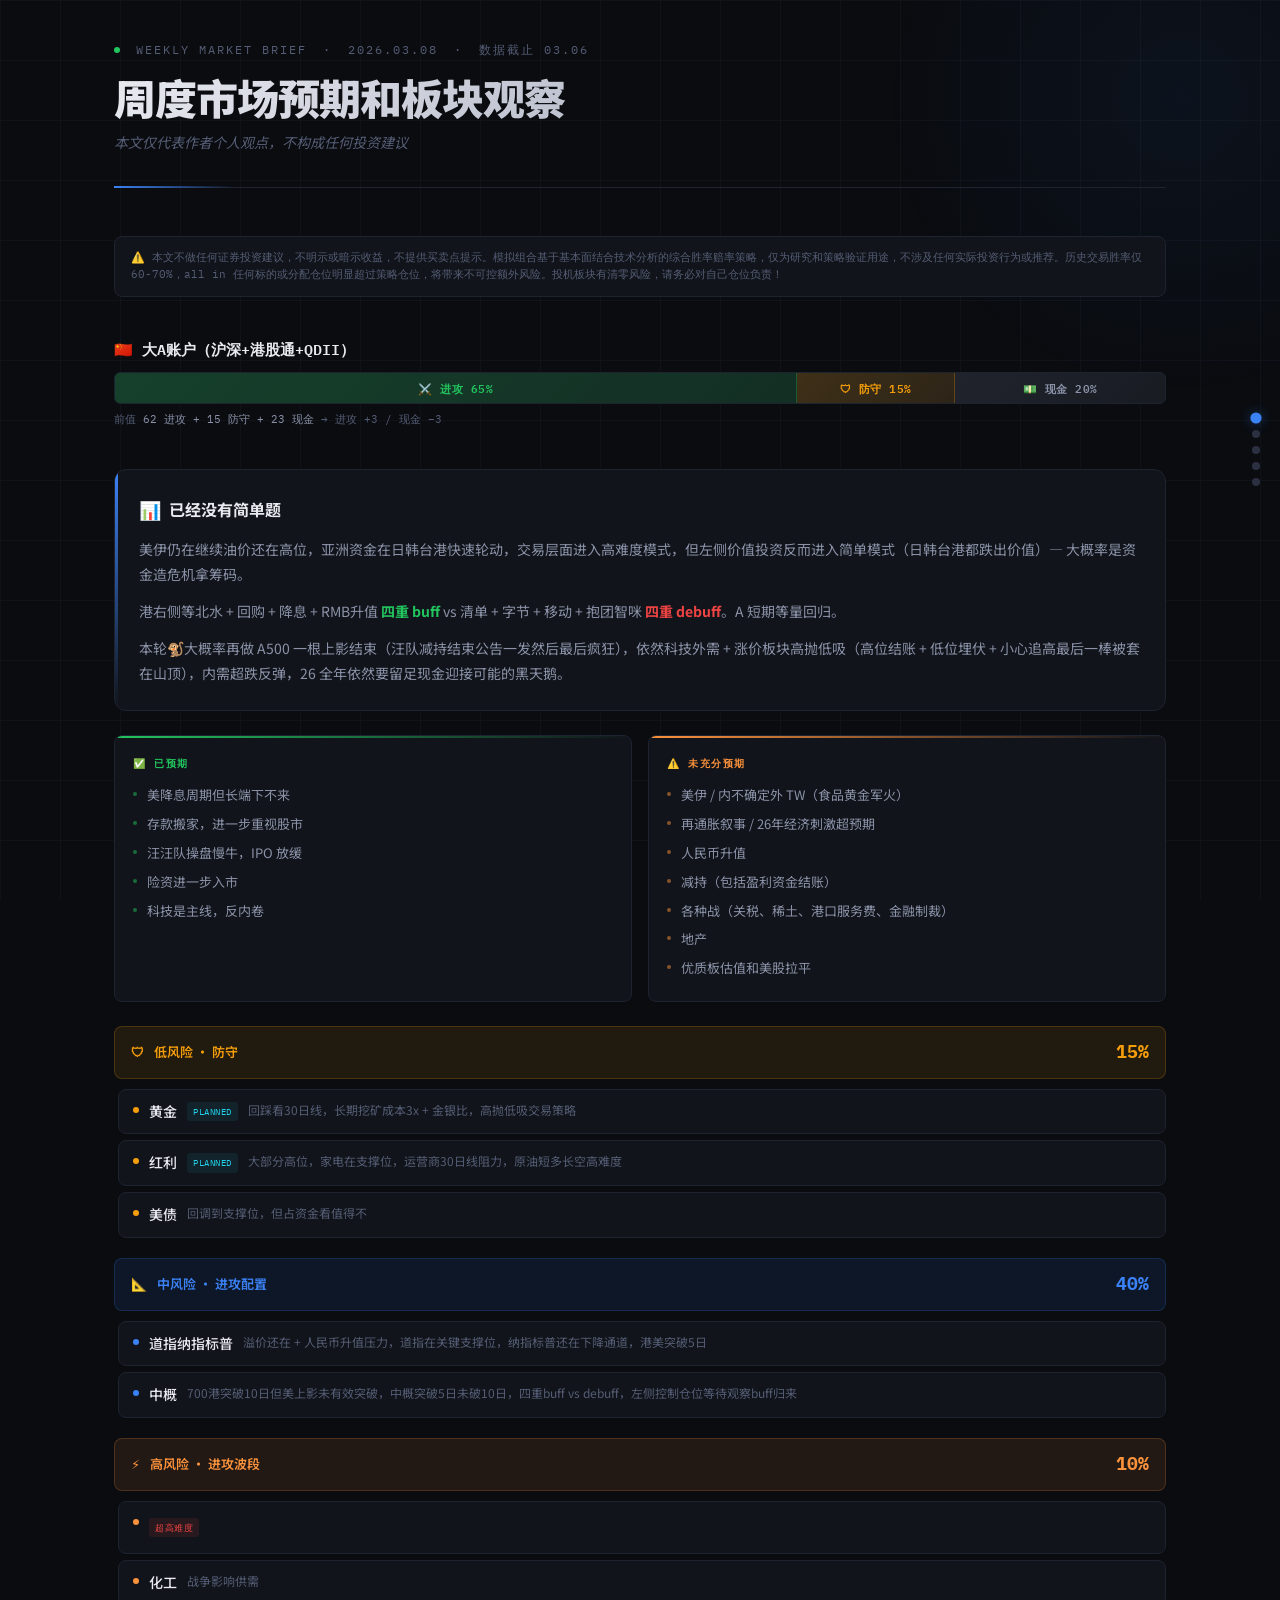
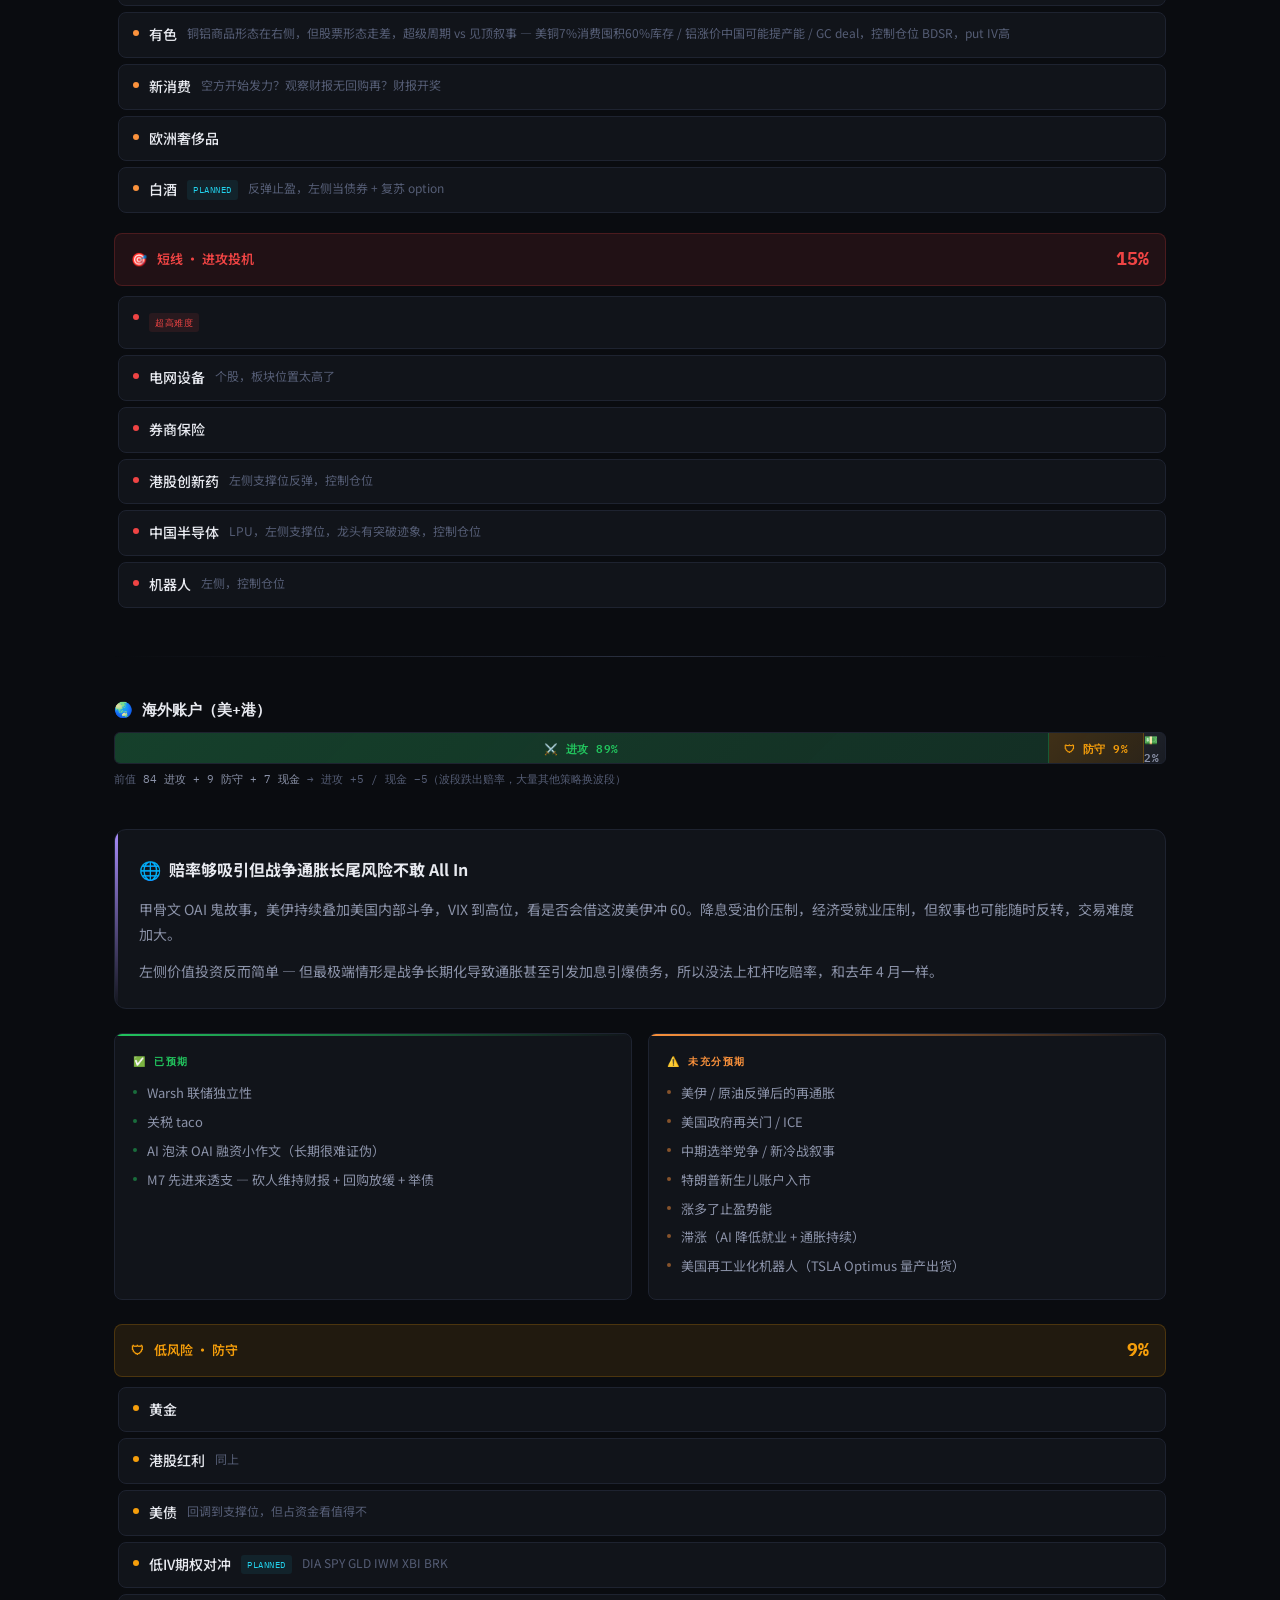
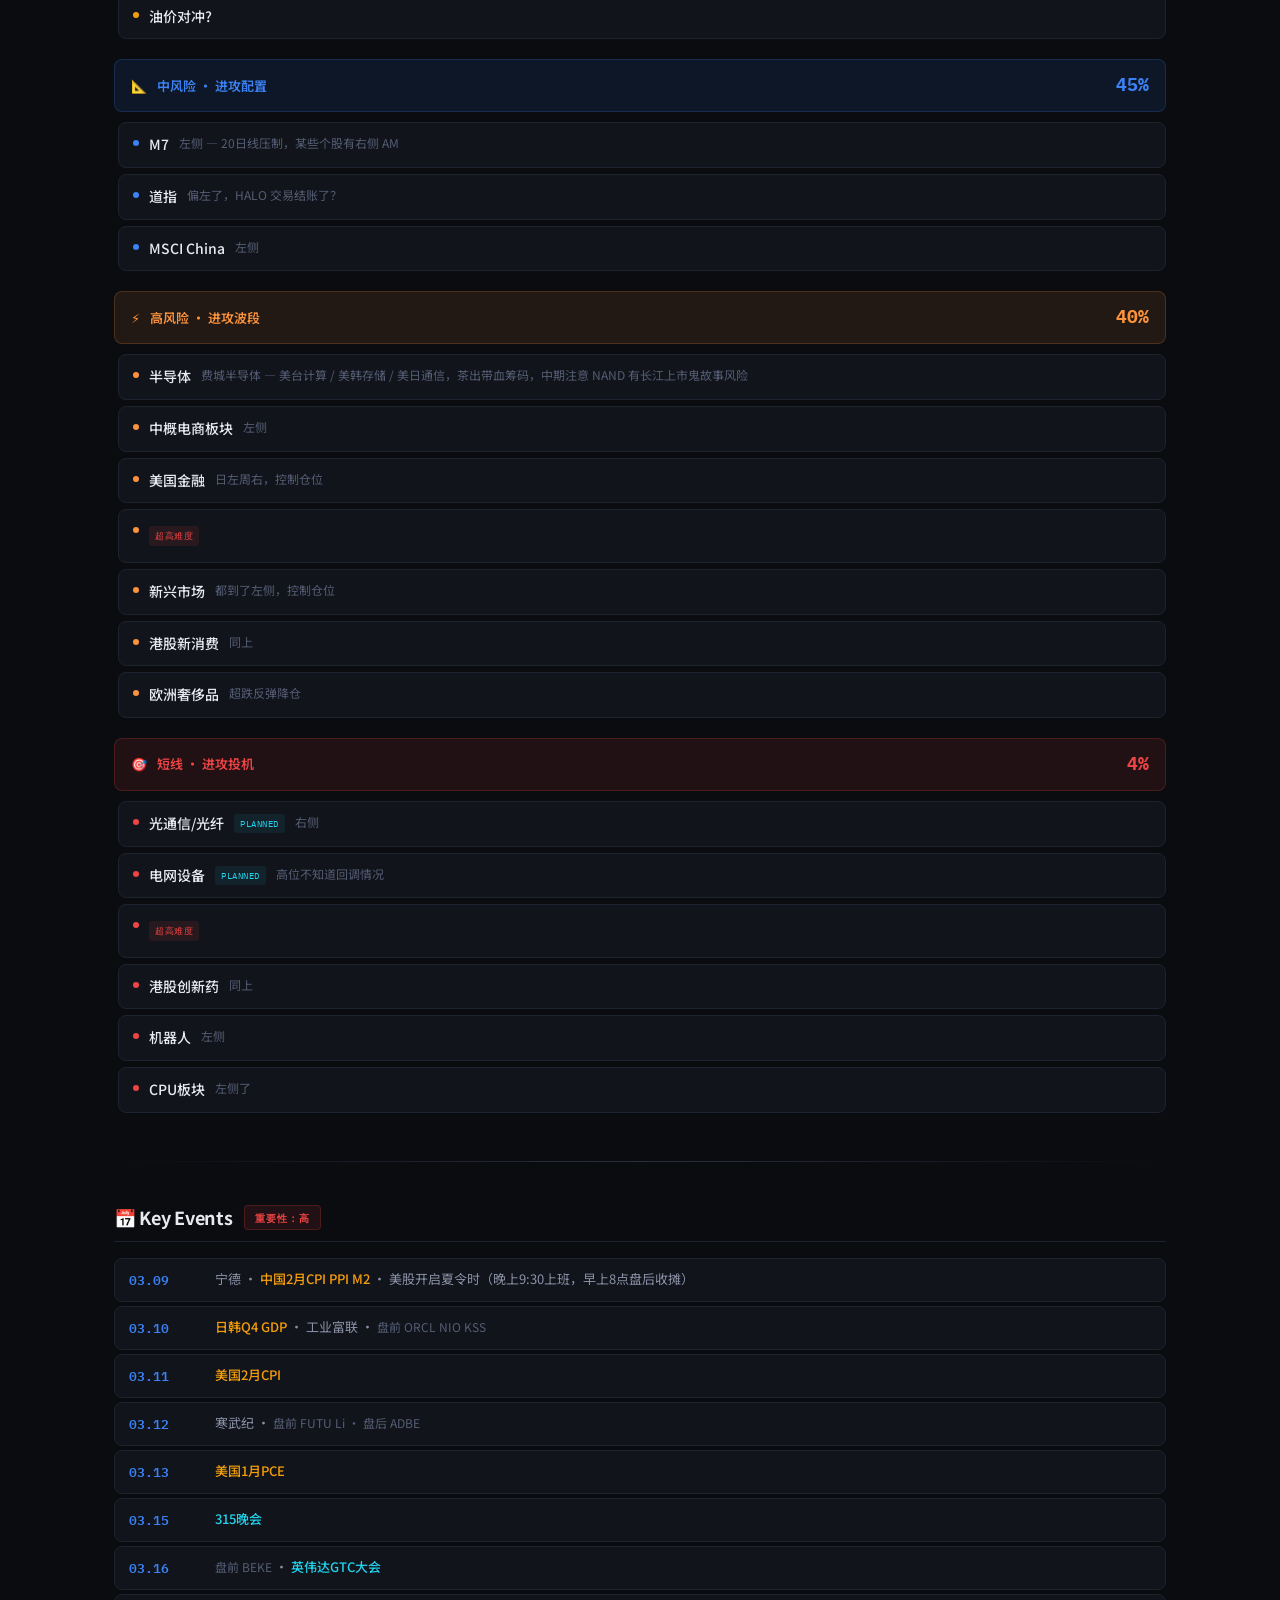
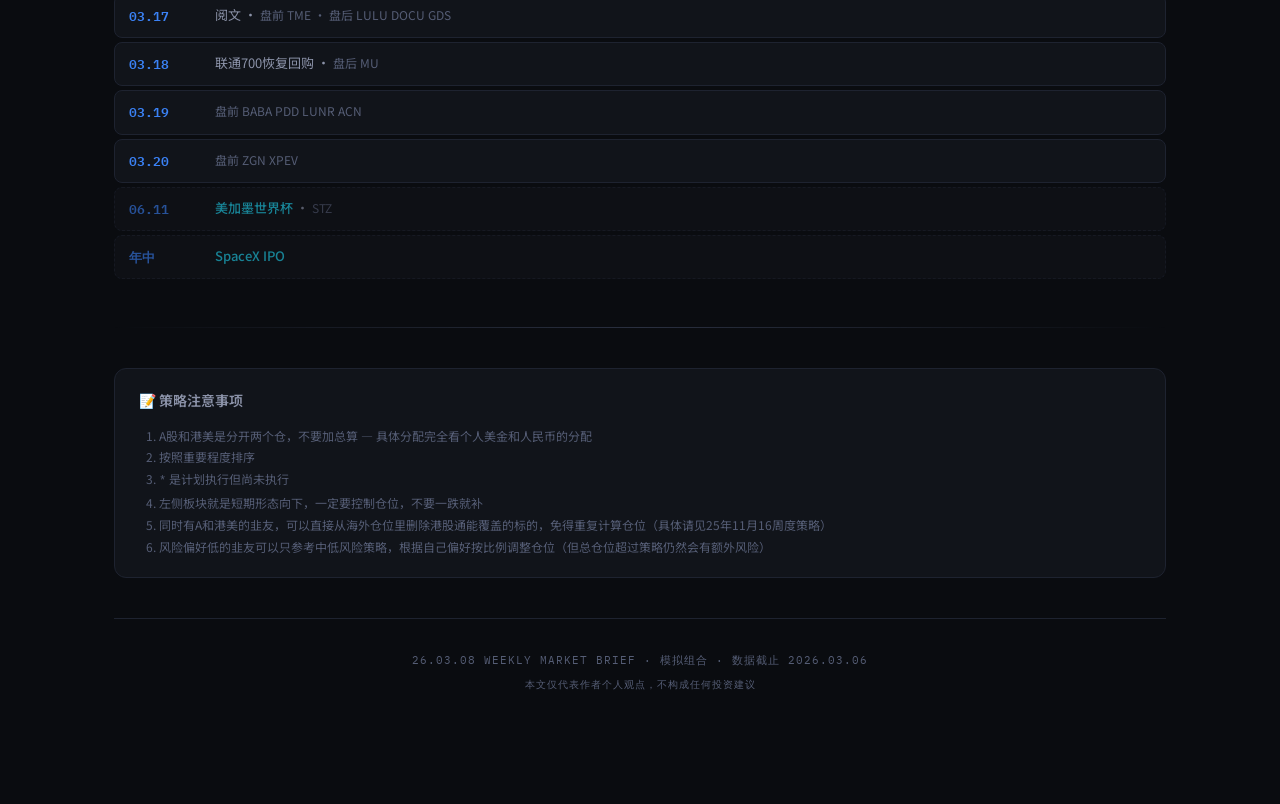
==== 2026-03-08.html @ e59cadbf "feat: 26.03.08 周度市场预期和板块观察" ====
<!DOCTYPE html>
<html lang="zh-CN">
<head>
<meta charset="UTF-8">
<meta name="viewport" content="width=device-width, initial-scale=1.0">
<title>26.03.08 周度市场预期和板块观察</title>
<link rel="preconnect" href="https://fonts.googleapis.com">
<link href="https://fonts.googleapis.com/css2?family=IBM+Plex+Mono:wght@400;500;600;700&family=Noto+Sans+SC:wght@300;400;500;700;900&family=Inter:wght@300;400;500;600&display=swap" rel="stylesheet">
<style>
*, *::before, *::after { margin: 0; padding: 0; box-sizing: border-box; }

:root {
  --bg-deep: #0a0c10;
  --bg-card: #11141a;
  --bg-card-hover: #161a22;
  --bg-surface: #1a1e28;
  --border: #1e2330;
  --border-accent: #2a3040;
  --text-primary: #e8eaf0;
  --text-secondary: #8b92a8;
  --text-muted: #555d75;
  --accent-bull: #22c55e;
  --accent-bull-dim: rgba(34, 197, 94, 0.12);
  --accent-bear: #ef4444;
  --accent-bear-dim: rgba(239, 68, 68, 0.1);
  --accent-gold: #f59e0b;
  --accent-gold-dim: rgba(245, 158, 11, 0.1);
  --accent-blue: #3b82f6;
  --accent-blue-dim: rgba(59, 130, 246, 0.1);
  --accent-purple: #a78bfa;
  --accent-purple-dim: rgba(167, 139, 250, 0.1);
  --accent-cyan: #22d3ee;
  --accent-warn: #fb923c;
  --accent-warn-dim: rgba(251, 146, 60, 0.1);
  --font-mono: 'IBM Plex Mono', 'SF Mono', monospace;
  --font-sans: 'Noto Sans SC', 'Inter', system-ui, sans-serif;
  --radius: 8px;
  --radius-lg: 12px;
}

html { scroll-behavior: smooth; background: var(--bg-deep); color: var(--text-primary); }

body {
  font-family: var(--font-sans);
  font-size: 15px;
  line-height: 1.7;
  min-height: 100vh;
  -webkit-font-smoothing: antialiased;
  overflow-x: hidden;
}

body::before {
  content: '';
  position: fixed;
  inset: 0;
  background:
    linear-gradient(90deg, rgba(30, 35, 48, 0.3) 1px, transparent 1px),
    linear-gradient(rgba(30, 35, 48, 0.3) 1px, transparent 1px);
  background-size: 60px 60px;
  pointer-events: none;
  z-index: 0;
}

body::after {
  content: '';
  position: fixed;
  top: -200px;
  right: -200px;
  width: 600px;
  height: 600px;
  background: radial-gradient(circle, rgba(59, 130, 246, 0.06) 0%, transparent 70%);
  pointer-events: none;
  z-index: 0;
}

.container {
  position: relative;
  z-index: 1;
  max-width: 1100px;
  margin: 0 auto;
  padding: 40px 24px 80px;
}

/* Header */
.header { margin-bottom: 48px; padding-bottom: 32px; border-bottom: 1px solid var(--border); position: relative; }
.header::after { content: ''; position: absolute; bottom: -1px; left: 0; width: 120px; height: 2px; background: linear-gradient(90deg, var(--accent-blue), transparent); }

.header-meta {
  font-family: var(--font-mono);
  font-size: 12px;
  color: var(--text-muted);
  letter-spacing: 2px;
  text-transform: uppercase;
  margin-bottom: 12px;
  display: flex;
  align-items: center;
  gap: 16px;
}

.header-meta .pulse {
  display: inline-block;
  width: 6px; height: 6px;
  background: var(--accent-bull);
  border-radius: 50%;
  animation: pulse 2s ease-in-out infinite;
}

@keyframes pulse {
  0%, 100% { opacity: 1; box-shadow: 0 0 0 0 rgba(34, 197, 94, 0.4); }
  50% { opacity: 0.6; box-shadow: 0 0 0 6px rgba(34, 197, 94, 0); }
}

.header h1 {
  font-size: clamp(28px, 4vw, 42px);
  font-weight: 900;
  line-height: 1.2;
  letter-spacing: -1px;
  background: linear-gradient(135deg, var(--text-primary) 0%, var(--text-secondary) 100%);
  -webkit-background-clip: text;
  -webkit-text-fill-color: transparent;
  background-clip: text;
}

.header .subtitle { font-size: 14px; color: var(--text-muted); margin-top: 8px; font-style: italic; }

/* Disclaimer */
.disclaimer {
  font-size: 11px;
  color: var(--text-muted);
  background: var(--bg-card);
  border: 1px solid var(--border);
  border-radius: var(--radius);
  padding: 12px 16px;
  margin-bottom: 40px;
  line-height: 1.6;
  font-family: var(--font-mono);
}

/* Allocation Bar */
.alloc-bar-wrapper { margin-bottom: 40px; }

.alloc-bar-label {
  font-family: var(--font-mono);
  font-size: 13px;
  color: var(--text-secondary);
  margin-bottom: 10px;
  display: flex;
  justify-content: space-between;
  align-items: center;
}

.alloc-bar-label .account-name { font-weight: 600; color: var(--text-primary); font-size: 15px; }

.alloc-bar {
  height: 32px;
  border-radius: 6px;
  overflow: hidden;
  display: flex;
  border: 1px solid var(--border);
  background: var(--bg-card);
}

.alloc-bar .seg {
  display: flex;
  align-items: center;
  justify-content: center;
  font-family: var(--font-mono);
  font-size: 11px;
  font-weight: 600;
  letter-spacing: 0.5px;
  position: relative;
  overflow: hidden;
}

.alloc-bar .seg.offense { background: linear-gradient(135deg, rgba(34, 197, 94, 0.25), rgba(34, 197, 94, 0.15)); color: var(--accent-bull); border-right: 1px solid rgba(34, 197, 94, 0.2); }
.alloc-bar .seg.defense { background: linear-gradient(135deg, rgba(245, 158, 11, 0.2), rgba(245, 158, 11, 0.12)); color: var(--accent-gold); border-right: 1px solid rgba(245, 158, 11, 0.2); }
.alloc-bar .seg.cash { background: linear-gradient(135deg, rgba(139, 146, 168, 0.12), rgba(139, 146, 168, 0.06)); color: var(--text-secondary); }

.alloc-change { font-size: 11px; color: var(--text-muted); margin-top: 6px; font-family: var(--font-mono); }
.alloc-change span { color: var(--text-secondary); }

/* Section */
.section { margin-bottom: 40px; animation: fadeUp 0.6s ease-out both; }
@keyframes fadeUp { from { opacity: 0; transform: translateY(16px); } to { opacity: 1; transform: translateY(0); } }

/* Narrative */
.narrative {
  background: var(--bg-card);
  border: 1px solid var(--border);
  border-radius: var(--radius-lg);
  padding: 24px;
  margin-bottom: 24px;
  position: relative;
  overflow: hidden;
}

.narrative::before { content: ''; position: absolute; top: 0; left: 0; width: 3px; height: 100%; }
.narrative.account-a::before { background: linear-gradient(180deg, var(--accent-blue), transparent); }
.narrative.account-overseas::before { background: linear-gradient(180deg, var(--accent-purple), transparent); }

.narrative h3 { font-size: 16px; font-weight: 700; margin-bottom: 12px; display: flex; align-items: center; gap: 8px; }
.narrative h3 .emoji { font-size: 18px; }
.narrative p { color: var(--text-secondary); font-size: 14px; line-height: 1.8; margin-bottom: 12px; }
.narrative p:last-child { margin-bottom: 0; }

/* Expectations */
.expect-grid { display: grid; grid-template-columns: 1fr 1fr; gap: 16px; margin-bottom: 24px; }
@media (max-width: 640px) { .expect-grid { grid-template-columns: 1fr; } }

.expect-card {
  background: var(--bg-card);
  border: 1px solid var(--border);
  border-radius: var(--radius);
  padding: 18px;
  position: relative;
  overflow: hidden;
  transition: border-color 0.2s, background 0.2s;
}

.expect-card:hover { border-color: var(--border-accent); background: var(--bg-card-hover); }
.expect-card::before { content: ''; position: absolute; top: 0; left: 0; right: 0; height: 2px; }
.expect-card.priced::before { background: linear-gradient(90deg, var(--accent-bull), transparent); }
.expect-card.unpriced::before { background: linear-gradient(90deg, var(--accent-warn), transparent); }

.expect-card .card-label { font-family: var(--font-mono); font-size: 10px; font-weight: 600; letter-spacing: 1.5px; text-transform: uppercase; margin-bottom: 10px; }
.expect-card.priced .card-label { color: var(--accent-bull); }
.expect-card.unpriced .card-label { color: var(--accent-warn); }

.expect-card ul { list-style: none; padding: 0; }
.expect-card ul li { font-size: 13px; color: var(--text-secondary); padding: 4px 0; padding-left: 14px; position: relative; line-height: 1.6; }
.expect-card ul li::before { content: ''; position: absolute; left: 0; top: 11px; width: 4px; height: 4px; border-radius: 50%; }
.expect-card.priced ul li::before { background: var(--accent-bull); opacity: 0.5; }
.expect-card.unpriced ul li::before { background: var(--accent-warn); opacity: 0.5; }

/* Portfolio */
.portfolio-section { margin-bottom: 48px; }
.risk-block { margin-bottom: 20px; }

.risk-header {
  display: flex;
  align-items: center;
  gap: 10px;
  margin-bottom: 10px;
  padding: 10px 16px;
  border-radius: var(--radius);
  font-size: 13px;
  font-weight: 600;
}

.risk-header .risk-pct { font-family: var(--font-mono); font-size: 18px; font-weight: 700; margin-left: auto; }

.risk-low { background: var(--accent-gold-dim); color: var(--accent-gold); border: 1px solid rgba(245, 158, 11, 0.2); }
.risk-mid { background: var(--accent-blue-dim); color: var(--accent-blue); border: 1px solid rgba(59, 130, 246, 0.2); }
.risk-high { background: var(--accent-warn-dim); color: var(--accent-warn); border: 1px solid rgba(251, 146, 60, 0.2); }
.risk-spec { background: var(--accent-bear-dim); color: var(--accent-bear); border: 1px solid rgba(239, 68, 68, 0.2); }

.holdings { display: flex; flex-direction: column; gap: 6px; padding-left: 4px; }

.holding-item {
  display: flex;
  align-items: flex-start;
  gap: 10px;
  padding: 10px 14px;
  background: var(--bg-card);
  border: 1px solid var(--border);
  border-radius: var(--radius);
  transition: border-color 0.2s, background 0.2s;
  cursor: default;
}

.holding-item:hover { border-color: var(--border-accent); background: var(--bg-card-hover); }

.holding-item .dot { width: 6px; height: 6px; border-radius: 50%; margin-top: 7px; flex-shrink: 0; }
.holding-item .name { font-size: 14px; font-weight: 500; color: var(--text-primary); flex-shrink: 0; }
.holding-item .note { font-size: 12px; color: var(--text-muted); line-height: 1.6; flex: 1; }

.holding-item .planned {
  font-family: var(--font-mono);
  font-size: 9px;
  color: var(--accent-cyan);
  background: rgba(34, 211, 238, 0.08);
  padding: 2px 6px;
  border-radius: 3px;
  letter-spacing: 0.5px;
  white-space: nowrap;
  margin-top: 2px;
}

.difficulty-tag {
  font-family: var(--font-mono);
  font-size: 9px;
  color: var(--accent-bear);
  background: var(--accent-bear-dim);
  padding: 2px 6px;
  border-radius: 3px;
  letter-spacing: 0.5px;
  white-space: nowrap;
  display: inline-block;
  margin-bottom: 6px;
}

/* Events */
.events-section { margin-bottom: 48px; }

.importance-badge {
  font-family: var(--font-mono);
  font-size: 10px;
  font-weight: 600;
  padding: 3px 10px;
  border-radius: 4px;
  letter-spacing: 1px;
  background: var(--accent-bear-dim);
  color: var(--accent-bear);
  border: 1px solid rgba(239, 68, 68, 0.2);
}

.event-list { display: flex; flex-direction: column; gap: 4px; }

.event-item {
  display: grid;
  grid-template-columns: 70px 1fr;
  gap: 16px;
  padding: 10px 14px;
  background: var(--bg-card);
  border: 1px solid var(--border);
  border-radius: var(--radius);
  transition: border-color 0.2s;
  align-items: start;
}

.event-item:hover { border-color: var(--border-accent); }
.event-item.future { opacity: 0.6; border-style: dashed; }

.event-date { font-family: var(--font-mono); font-size: 13px; font-weight: 600; color: var(--accent-blue); white-space: nowrap; }
.event-content { font-size: 13px; color: var(--text-secondary); line-height: 1.6; }
.event-content .macro { color: var(--accent-gold); font-weight: 500; }
.event-content .earnings { color: var(--text-muted); font-size: 12px; }
.event-content .highlight { color: var(--accent-cyan); font-weight: 500; }

/* Notes */
.notes-section {
  background: var(--bg-card);
  border: 1px solid var(--border);
  border-radius: var(--radius-lg);
  padding: 20px 24px;
  margin-bottom: 40px;
}

.notes-section h3 { font-size: 14px; font-weight: 600; margin-bottom: 12px; color: var(--text-secondary); }
.notes-section ol { padding-left: 20px; color: var(--text-muted); font-size: 12px; line-height: 1.8; }

/* Footer */
.footer {
  text-align: center;
  padding: 32px 0;
  border-top: 1px solid var(--border);
  font-family: var(--font-mono);
  font-size: 11px;
  color: var(--text-muted);
  letter-spacing: 1px;
}

/* Divider */
.divider { height: 1px; background: linear-gradient(90deg, transparent, var(--border-accent), transparent); margin: 40px 0; }

/* Section header */
.section-header { display: flex; align-items: center; gap: 12px; margin-bottom: 16px; padding-bottom: 8px; border-bottom: 1px solid var(--border); }
.section-header h2 { font-size: 18px; font-weight: 700; letter-spacing: -0.3px; }

/* Scrollbar */
::-webkit-scrollbar { width: 6px; }
::-webkit-scrollbar-track { background: var(--bg-deep); }
::-webkit-scrollbar-thumb { background: var(--border-accent); border-radius: 3px; }

/* TOC */
.toc { position: fixed; top: 50%; right: 20px; transform: translateY(-50%); display: flex; flex-direction: column; gap: 8px; z-index: 100; }
@media (max-width: 1200px) { .toc { display: none; } }
.toc a { width: 8px; height: 8px; border-radius: 50%; background: var(--border-accent); transition: all 0.3s; text-decoration: none; position: relative; }
.toc a:hover, .toc a.active { background: var(--accent-blue); transform: scale(1.4); box-shadow: 0 0 8px rgba(59, 130, 246, 0.4); }
.toc a::before { content: attr(data-label); position: absolute; right: 20px; top: 50%; transform: translateY(-50%); font-family: var(--font-mono); font-size: 10px; color: var(--text-secondary); background: var(--bg-surface); border: 1px solid var(--border); padding: 3px 8px; border-radius: 4px; white-space: nowrap; opacity: 0; pointer-events: none; transition: opacity 0.2s; }
.toc a:hover::before { opacity: 1; }

@media (max-width: 768px) {
  .container { padding: 24px 16px 60px; }
  .narrative { padding: 18px; }
  .event-item { grid-template-columns: 56px 1fr; gap: 10px; }
}
</style>
</head>
<body>

<nav class="toc">
  <a href="#overview" data-label="总览"></a>
  <a href="#a-share" data-label="大A"></a>
  <a href="#overseas" data-label="海外"></a>
  <a href="#events" data-label="事件"></a>
  <a href="#notes" data-label="备注"></a>
</nav>

<div class="container">

  <!-- HEADER -->
  <header class="header" id="overview">
    <div class="header-meta">
      <span class="pulse"></span>
      <span>Weekly Market Brief</span>
      <span>&middot;</span>
      <span>2026.03.08</span>
      <span>&middot;</span>
      <span>数据截止 03.06</span>
    </div>
    <h1>周度市场预期和板块观察</h1>
    <p class="subtitle">本文仅代表作者个人观点，不构成任何投资建议</p>
  </header>

  <!-- DISCLAIMER -->
  <div class="disclaimer">
    ⚠️ 本文不做任何证券投资建议，不明示或暗示收益，不提供买卖点提示。模拟组合基于基本面结合技术分析的综合胜率赔率策略，仅为研究和策略验证用途，不涉及任何实际投资行为或推荐。历史交易胜率仅 60-70%，all in 任何标的或分配仓位明显超过策略仓位，将带来不可控额外风险。投机板块有清零风险，请务必对自己仓位负责！
  </div>

  <!-- ===== 大A ===== -->
  <section class="section" id="a-share">

    <div class="alloc-bar-wrapper">
      <div class="alloc-bar-label">
        <span class="account-name">🇨🇳 大A账户（沪深+港股通+QDII）</span>
      </div>
      <div class="alloc-bar">
        <div class="seg offense" style="flex: 65">⚔️ 进攻 65%</div>
        <div class="seg defense" style="flex: 15">🛡 防守 15%</div>
        <div class="seg cash" style="flex: 20">💵 现金 20%</div>
      </div>
      <div class="alloc-change">前值 <span>62 进攻 + 15 防守 + 23 现金</span> &rarr; 进攻 +3 / 现金 &minus;3</div>
    </div>

    <div class="narrative account-a">
      <h3><span class="emoji">📊</span> 已经没有简单题</h3>
      <p>美伊仍在继续油价还在高位，亚洲资金在日韩台港快速轮动，交易层面进入高难度模式，但左侧价值投资反而进入简单模式（日韩台港都跌出价值）— 大概率是资金造危机拿筹码。</p>
      <p>港右侧等北水 + 回购 + 降息 + RMB升值 <strong style="color:var(--accent-bull)">四重 buff</strong> vs 清单 + 字节 + 移动 + 抱团智咪 <strong style="color:var(--accent-bear)">四重 debuff</strong>。A 短期等量回归。</p>
      <p>本轮🐒大概率再做 A500 一根上影结束（汪队减持结束公告一发然后最后疯狂），依然科技外需 + 涨价板块高抛低吸（高位结账 + 低位埋伏 + 小心追高最后一棒被套在山顶），内需超跌反弹，26 全年依然要留足现金迎接可能的黑天鹅。</p>
    </div>

    <div class="expect-grid">
      <div class="expect-card priced">
        <div class="card-label">✅ 已预期</div>
        <ul>
          <li>美降息周期但长端下不来</li>
          <li>存款搬家，进一步重视股市</li>
          <li>汪汪队操盘慢牛，IPO 放缓</li>
          <li>险资进一步入市</li>
          <li>科技是主线，反内卷</li>
        </ul>
      </div>
      <div class="expect-card unpriced">
        <div class="card-label">⚠️ 未充分预期</div>
        <ul>
          <li>美伊 / 内不确定外 TW（食品黄金军火）</li>
          <li>再通胀叙事 / 26年经济刺激超预期</li>
          <li>人民币升值</li>
          <li>减持（包括盈利资金结账）</li>
          <li>各种战（关税、稀土、港口服务费、金融制裁）</li>
          <li>地产</li>
          <li>优质板估值和美股拉平</li>
        </ul>
      </div>
    </div>

    <!-- 大A Portfolio -->
    <div class="portfolio-section">

      <!-- 防守 15% -->
      <div class="risk-block">
        <div class="risk-header risk-low">
          <span>🛡</span> 低风险 · 防守
          <span class="risk-pct">15%</span>
        </div>
        <div class="holdings">
          <div class="holding-item">
            <div class="dot" style="background:var(--accent-gold)"></div>
            <span class="name">黄金</span>
            <span class="planned">PLANNED</span>
            <span class="note">回踩看30日线，长期挖矿成本3x + 金银比，高抛低吸交易策略</span>
          </div>
          <div class="holding-item">
            <div class="dot" style="background:var(--accent-gold)"></div>
            <span class="name">红利</span>
            <span class="planned">PLANNED</span>
            <span class="note">大部分高位，家电在支撑位，运营商30日线阻力，原油短多长空高难度</span>
          </div>
          <div class="holding-item">
            <div class="dot" style="background:var(--accent-gold)"></div>
            <span class="name">美债</span>
            <span class="note">回调到支撑位，但占资金看值得不</span>
          </div>
        </div>
      </div>

      <!-- 进攻配置 40% -->
      <div class="risk-block">
        <div class="risk-header risk-mid">
          <span>📐</span> 中风险 · 进攻配置
          <span class="risk-pct">40%</span>
        </div>
        <div class="holdings">
          <div class="holding-item">
            <div class="dot" style="background:var(--accent-blue)"></div>
            <span class="name">道指纳指标普</span>
            <span class="note">溢价还在 + 人民币升值压力，道指在关键支撑位，纳指标普还在下降通道，港美突破5日</span>
          </div>
          <div class="holding-item">
            <div class="dot" style="background:var(--accent-blue)"></div>
            <span class="name">中概</span>
            <span class="note">700港突破10日但美上影未有效突破，中概突破5日未破10日，四重buff vs debuff，左侧控制仓位等待观察buff归来</span>
          </div>
        </div>
      </div>

      <!-- 进攻波段 10% -->
      <div class="risk-block">
        <div class="risk-header risk-high">
          <span>⚡</span> 高风险 · 进攻波段
          <span class="risk-pct">10%</span>
        </div>
        <div class="holdings">
          <div class="holding-item">
            <div class="dot" style="background:var(--accent-warn)"></div>
            <div>
              <span class="difficulty-tag">超高难度</span>
            </div>
          </div>
          <div class="holding-item">
            <div class="dot" style="background:var(--accent-warn)"></div>
            <span class="name">化工</span>
            <span class="note">战争影响供需</span>
          </div>
          <div class="holding-item">
            <div class="dot" style="background:var(--accent-warn)"></div>
            <span class="name">有色</span>
            <span class="note">铜铝商品形态在右侧，但股票形态走差，超级周期 vs 见顶叙事 — 美铜7%消费囤积60%库存 / 铝涨价中国可能提产能 / GC deal，控制仓位 BDSR，put IV高</span>
          </div>
          <div class="holding-item">
            <div class="dot" style="background:var(--accent-warn)"></div>
            <span class="name">新消费</span>
            <span class="note">空方开始发力？观察财报无回购再？财报开奖</span>
          </div>
          <div class="holding-item">
            <div class="dot" style="background:var(--accent-warn)"></div>
            <span class="name">欧洲奢侈品</span>
            <span class="note"></span>
          </div>
          <div class="holding-item">
            <div class="dot" style="background:var(--accent-warn)"></div>
            <span class="name">白酒</span>
            <span class="planned">PLANNED</span>
            <span class="note">反弹止盈，左侧当债券 + 复苏 option</span>
          </div>
        </div>
      </div>

      <!-- 进攻投机 15% -->
      <div class="risk-block">
        <div class="risk-header risk-spec">
          <span>🎯</span> 短线 · 进攻投机
          <span class="risk-pct">15%</span>
        </div>
        <div class="holdings">
          <div class="holding-item">
            <div class="dot" style="background:var(--accent-bear)"></div>
            <div>
              <span class="difficulty-tag">超高难度</span>
            </div>
          </div>
          <div class="holding-item">
            <div class="dot" style="background:var(--accent-bear)"></div>
            <span class="name">电网设备</span>
            <span class="note">个股，板块位置太高了</span>
          </div>
          <div class="holding-item">
            <div class="dot" style="background:var(--accent-bear)"></div>
            <span class="name">券商保险</span>
            <span class="note"></span>
          </div>
          <div class="holding-item">
            <div class="dot" style="background:var(--accent-bear)"></div>
            <span class="name">港股创新药</span>
            <span class="note">左侧支撑位反弹，控制仓位</span>
          </div>
          <div class="holding-item">
            <div class="dot" style="background:var(--accent-bear)"></div>
            <span class="name">中国半导体</span>
            <span class="note">LPU，左侧支撑位，龙头有突破迹象，控制仓位</span>
          </div>
          <div class="holding-item">
            <div class="dot" style="background:var(--accent-bear)"></div>
            <span class="name">机器人</span>
            <span class="note">左侧，控制仓位</span>
          </div>
        </div>
      </div>

    </div>
  </section>

  <div class="divider"></div>

  <!-- ===== 海外 ===== -->
  <section class="section" id="overseas">

    <div class="alloc-bar-wrapper">
      <div class="alloc-bar-label">
        <span class="account-name">🌏 海外账户（美+港）</span>
      </div>
      <div class="alloc-bar">
        <div class="seg offense" style="flex: 89">⚔️ 进攻 89%</div>
        <div class="seg defense" style="flex: 9">🛡 防守 9%</div>
        <div class="seg cash" style="flex: 2">💵 2%</div>
      </div>
      <div class="alloc-change">前值 <span>84 进攻 + 9 防守 + 7 现金</span> &rarr; 进攻 +5 / 现金 &minus;5（波段跌出赔率，大量其他策略换波段）</div>
    </div>

    <div class="narrative account-overseas">
      <h3><span class="emoji">🌐</span> 赔率够吸引但战争通胀长尾风险不敢 All In</h3>
      <p>甲骨文 OAI 鬼故事，美伊持续叠加美国内部斗争，VIX 到高位，看是否会借这波美伊冲 60。降息受油价压制，经济受就业压制，但叙事也可能随时反转，交易难度加大。</p>
      <p>左侧价值投资反而简单 — 但最极端情形是战争长期化导致通胀甚至引发加息引爆债务，所以没法上杠杆吃赔率，和去年 4 月一样。</p>
    </div>

    <div class="expect-grid">
      <div class="expect-card priced">
        <div class="card-label">✅ 已预期</div>
        <ul>
          <li>Warsh 联储独立性</li>
          <li>关税 taco</li>
          <li>AI 泡沫 OAI 融资小作文（长期很难证伪）</li>
          <li>M7 先进来透支 — 砍人维持财报 + 回购放缓 + 举债</li>
        </ul>
      </div>
      <div class="expect-card unpriced">
        <div class="card-label">⚠️ 未充分预期</div>
        <ul>
          <li>美伊 / 原油反弹后的再通胀</li>
          <li>美国政府再关门 / ICE</li>
          <li>中期选举党争 / 新冷战叙事</li>
          <li>特朗普新生儿账户入市</li>
          <li>涨多了止盈势能</li>
          <li>滞涨（AI 降低就业 + 通胀持续）</li>
          <li>美国再工业化机器人（TSLA Optimus 量产出货）</li>
        </ul>
      </div>
    </div>

    <!-- 海外 Portfolio -->
    <div class="portfolio-section">

      <!-- 防守 9% -->
      <div class="risk-block">
        <div class="risk-header risk-low">
          <span>🛡</span> 低风险 · 防守
          <span class="risk-pct">9%</span>
        </div>
        <div class="holdings">
          <div class="holding-item">
            <div class="dot" style="background:var(--accent-gold)"></div>
            <span class="name">黄金</span>
            <span class="note"></span>
          </div>
          <div class="holding-item">
            <div class="dot" style="background:var(--accent-gold)"></div>
            <span class="name">港股红利</span>
            <span class="note">同上</span>
          </div>
          <div class="holding-item">
            <div class="dot" style="background:var(--accent-gold)"></div>
            <span class="name">美债</span>
            <span class="note">回调到支撑位，但占资金看值得不</span>
          </div>
          <div class="holding-item">
            <div class="dot" style="background:var(--accent-gold)"></div>
            <span class="name">低IV期权对冲</span>
            <span class="planned">PLANNED</span>
            <span class="note">DIA SPY GLD IWM XBI BRK</span>
          </div>
          <div class="holding-item">
            <div class="dot" style="background:var(--accent-gold)"></div>
            <span class="name">油价对冲?</span>
            <span class="note"></span>
          </div>
        </div>
      </div>

      <!-- 进攻配置 45% -->
      <div class="risk-block">
        <div class="risk-header risk-mid">
          <span>📐</span> 中风险 · 进攻配置
          <span class="risk-pct">45%</span>
        </div>
        <div class="holdings">
          <div class="holding-item">
            <div class="dot" style="background:var(--accent-blue)"></div>
            <span class="name">M7</span>
            <span class="note">左侧 — 20日线压制，某些个股有右侧 AM</span>
          </div>
          <div class="holding-item">
            <div class="dot" style="background:var(--accent-blue)"></div>
            <span class="name">道指</span>
            <span class="note">偏左了，HALO 交易结账了？</span>
          </div>
          <div class="holding-item">
            <div class="dot" style="background:var(--accent-blue)"></div>
            <span class="name">MSCI China</span>
            <span class="note">左侧</span>
          </div>
        </div>
      </div>

      <!-- 进攻波段 40% -->
      <div class="risk-block">
        <div class="risk-header risk-high">
          <span>⚡</span> 高风险 · 进攻波段
          <span class="risk-pct">40%</span>
        </div>
        <div class="holdings">
          <div class="holding-item">
            <div class="dot" style="background:var(--accent-warn)"></div>
            <span class="name">半导体</span>
            <span class="note">费城半导体 — 美台计算 / 美韩存储 / 美日通信，茶出带血筹码，中期注意 NAND 有长江上市鬼故事风险</span>
          </div>
          <div class="holding-item">
            <div class="dot" style="background:var(--accent-warn)"></div>
            <span class="name">中概电商板块</span>
            <span class="note">左侧</span>
          </div>
          <div class="holding-item">
            <div class="dot" style="background:var(--accent-warn)"></div>
            <span class="name">美国金融</span>
            <span class="note">日左周右，控制仓位</span>
          </div>
          <div class="holding-item">
            <div class="dot" style="background:var(--accent-warn)"></div>
            <div>
              <span class="difficulty-tag">超高难度</span>
            </div>
          </div>
          <div class="holding-item">
            <div class="dot" style="background:var(--accent-warn)"></div>
            <span class="name">新兴市场</span>
            <span class="note">都到了左侧，控制仓位</span>
          </div>
          <div class="holding-item">
            <div class="dot" style="background:var(--accent-warn)"></div>
            <span class="name">港股新消费</span>
            <span class="note">同上</span>
          </div>
          <div class="holding-item">
            <div class="dot" style="background:var(--accent-warn)"></div>
            <span class="name">欧洲奢侈品</span>
            <span class="note">超跌反弹降仓</span>
          </div>
        </div>
      </div>

      <!-- 进攻投机 4% -->
      <div class="risk-block">
        <div class="risk-header risk-spec">
          <span>🎯</span> 短线 · 进攻投机
          <span class="risk-pct">4%</span>
        </div>
        <div class="holdings">
          <div class="holding-item">
            <div class="dot" style="background:var(--accent-bear)"></div>
            <span class="name">光通信/光纤</span>
            <span class="planned">PLANNED</span>
            <span class="note">右侧</span>
          </div>
          <div class="holding-item">
            <div class="dot" style="background:var(--accent-bear)"></div>
            <span class="name">电网设备</span>
            <span class="planned">PLANNED</span>
            <span class="note">高位不知道回调情况</span>
          </div>
          <div class="holding-item">
            <div class="dot" style="background:var(--accent-bear)"></div>
            <div>
              <span class="difficulty-tag">超高难度</span>
            </div>
          </div>
          <div class="holding-item">
            <div class="dot" style="background:var(--accent-bear)"></div>
            <span class="name">港股创新药</span>
            <span class="note">同上</span>
          </div>
          <div class="holding-item">
            <div class="dot" style="background:var(--accent-bear)"></div>
            <span class="name">机器人</span>
            <span class="note">左侧</span>
          </div>
          <div class="holding-item">
            <div class="dot" style="background:var(--accent-bear)"></div>
            <span class="name">CPU板块</span>
            <span class="note">左侧了</span>
          </div>
        </div>
      </div>

    </div>
  </section>

  <div class="divider"></div>

  <!-- ===== EVENTS ===== -->
  <section class="events-section" id="events">
    <div class="section-header">
      <h2>📅 Key Events</h2>
      <span class="importance-badge">重要性：高</span>
    </div>

    <div class="event-list">
      <div class="event-item">
        <div class="event-date">03.09</div>
        <div class="event-content">
          宁德 &middot; <span class="macro">中国2月CPI PPI M2</span> &middot; 美股开启夏令时（晚上9:30上班，早上8点盘后收摊）
        </div>
      </div>
      <div class="event-item">
        <div class="event-date">03.10</div>
        <div class="event-content">
          <span class="macro">日韩Q4 GDP</span> &middot; 工业富联 &middot; <span class="earnings">盘前 ORCL NIO KSS</span>
        </div>
      </div>
      <div class="event-item">
        <div class="event-date">03.11</div>
        <div class="event-content">
          <span class="macro">美国2月CPI</span>
        </div>
      </div>
      <div class="event-item">
        <div class="event-date">03.12</div>
        <div class="event-content">
          寒武纪 &middot; <span class="earnings">盘前 FUTU Li &middot; 盘后 ADBE</span>
        </div>
      </div>
      <div class="event-item">
        <div class="event-date">03.13</div>
        <div class="event-content">
          <span class="macro">美国1月PCE</span>
        </div>
      </div>
      <div class="event-item">
        <div class="event-date">03.15</div>
        <div class="event-content">
          <span class="highlight">315晚会</span>
        </div>
      </div>
      <div class="event-item">
        <div class="event-date">03.16</div>
        <div class="event-content">
          <span class="earnings">盘前 BEKE</span> &middot; <span class="highlight">英伟达GTC大会</span>
        </div>
      </div>
      <div class="event-item">
        <div class="event-date">03.17</div>
        <div class="event-content">
          阅文 &middot; <span class="earnings">盘前 TME &middot; 盘后 LULU DOCU GDS</span>
        </div>
      </div>
      <div class="event-item">
        <div class="event-date">03.18</div>
        <div class="event-content">
          联通700恢复回购 &middot; <span class="earnings">盘后 MU</span>
        </div>
      </div>
      <div class="event-item">
        <div class="event-date">03.19</div>
        <div class="event-content">
          <span class="earnings">盘前 BABA PDD LUNR ACN</span>
        </div>
      </div>
      <div class="event-item">
        <div class="event-date">03.20</div>
        <div class="event-content">
          <span class="earnings">盘前 ZGN XPEV</span>
        </div>
      </div>
      <div class="event-item future">
        <div class="event-date">06.11</div>
        <div class="event-content">
          <span class="highlight">美加墨世界杯</span> &middot; <span class="earnings">STZ</span>
        </div>
      </div>
      <div class="event-item future">
        <div class="event-date">年中</div>
        <div class="event-content">
          <span class="highlight">SpaceX IPO</span>
        </div>
      </div>
    </div>
  </section>

  <div class="divider"></div>

  <!-- ===== NOTES ===== -->
  <section class="notes-section" id="notes">
    <h3>📝 策略注意事项</h3>
    <ol>
      <li>A股和港美是分开两个仓，不要加总算 — 具体分配完全看个人美金和人民币的分配</li>
      <li>按照重要程度排序</li>
      <li><code>*</code> 是计划执行但尚未执行</li>
      <li>左侧板块就是短期形态向下，一定要控制仓位，不要一跌就补</li>
      <li>同时有A和港美的韭友，可以直接从海外仓位里删除港股通能覆盖的标的，免得重复计算仓位（具体请见25年11月16周度策略）</li>
      <li>风险偏好低的韭友可以只参考中低风险策略，根据自己偏好按比例调整仓位（但总仓位超过策略仍然会有额外风险）</li>
    </ol>
  </section>

  <!-- FOOTER -->
  <footer class="footer">
    <p>26.03.08 WEEKLY MARKET BRIEF &middot; 模拟组合 &middot; 数据截止 2026.03.06</p>
    <p style="margin-top:6px; font-size:10px;">本文仅代表作者个人观点，不构成任何投资建议</p>
  </footer>

</div>

<script>
// Active TOC dot on scroll
const sections = document.querySelectorAll('[id]');
const tocLinks = document.querySelectorAll('.toc a');

window.addEventListener('scroll', () => {
  let current = '';
  sections.forEach(s => {
    if (s.offsetTop - 200 <= window.scrollY) current = s.id;
  });
  tocLinks.forEach(a => {
    a.classList.toggle('active', a.getAttribute('href') === '#' + current);
  });
});
</script>

</body>
</html>
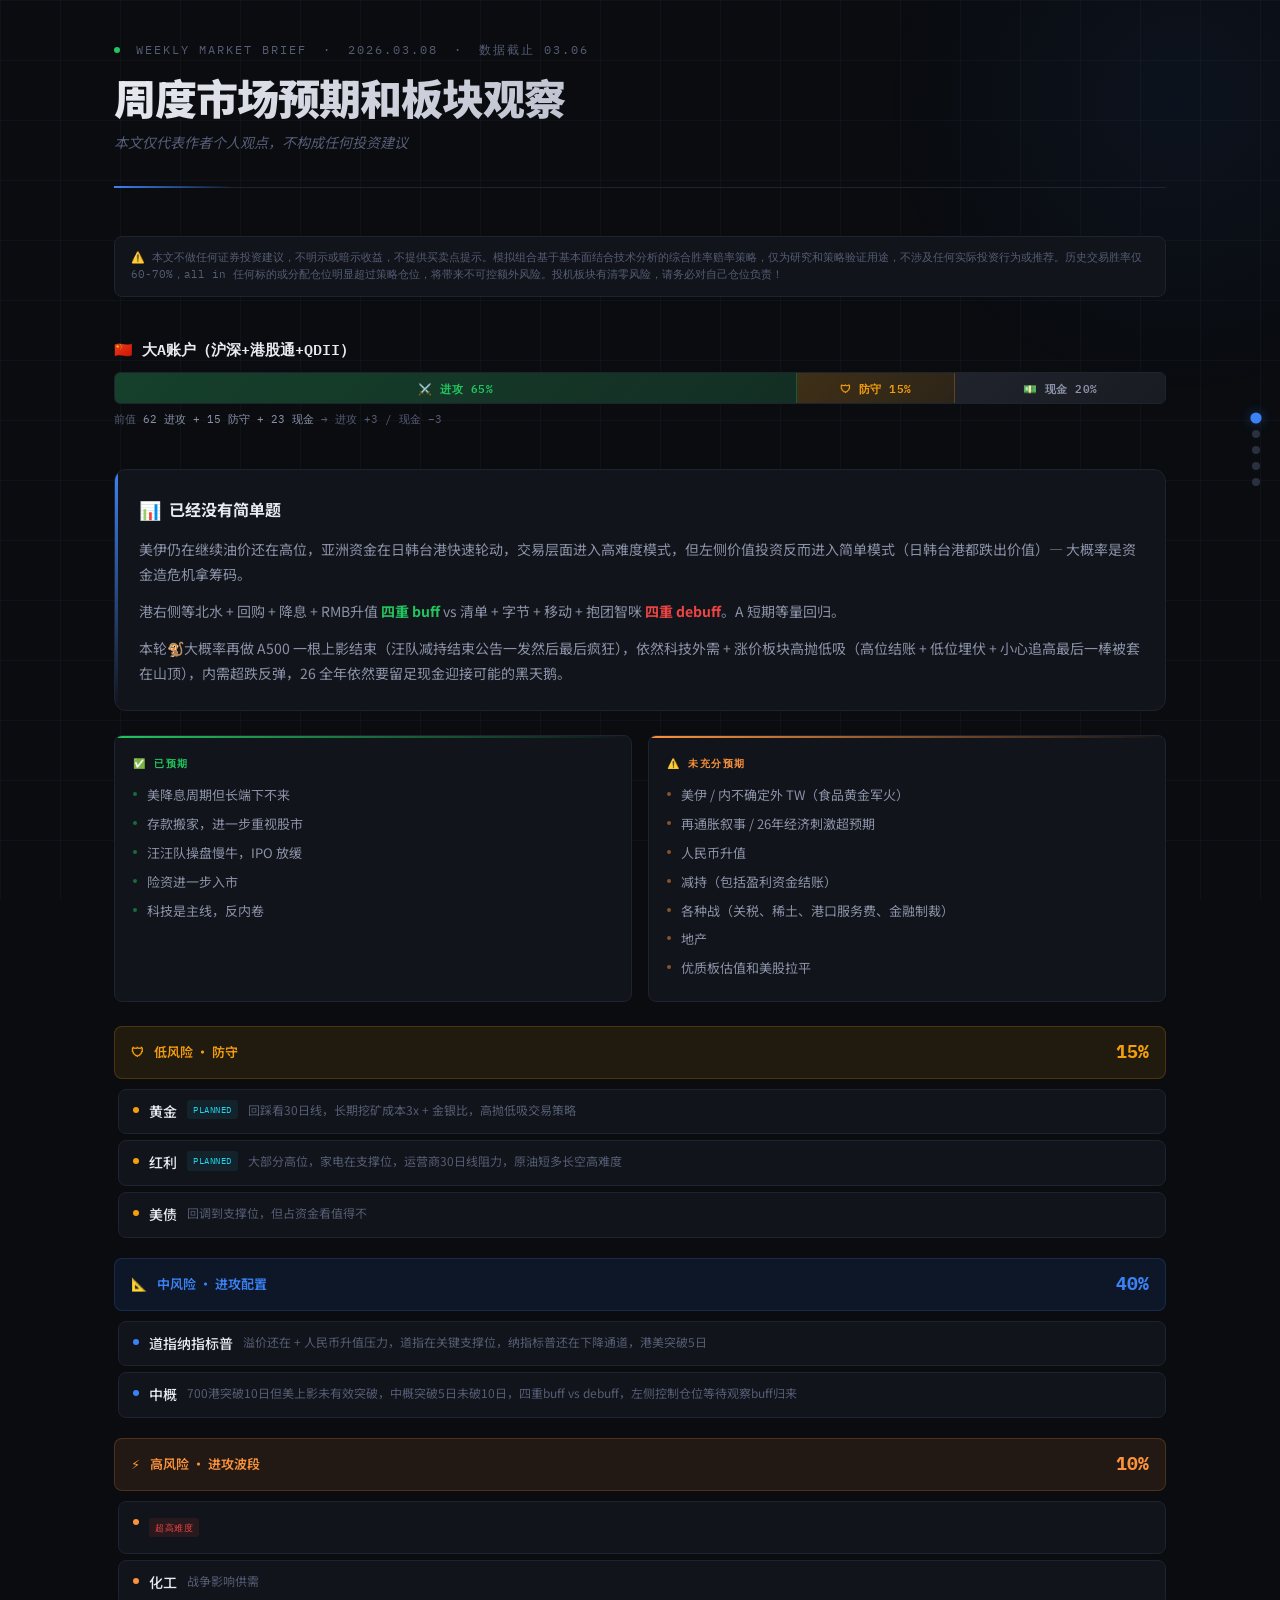
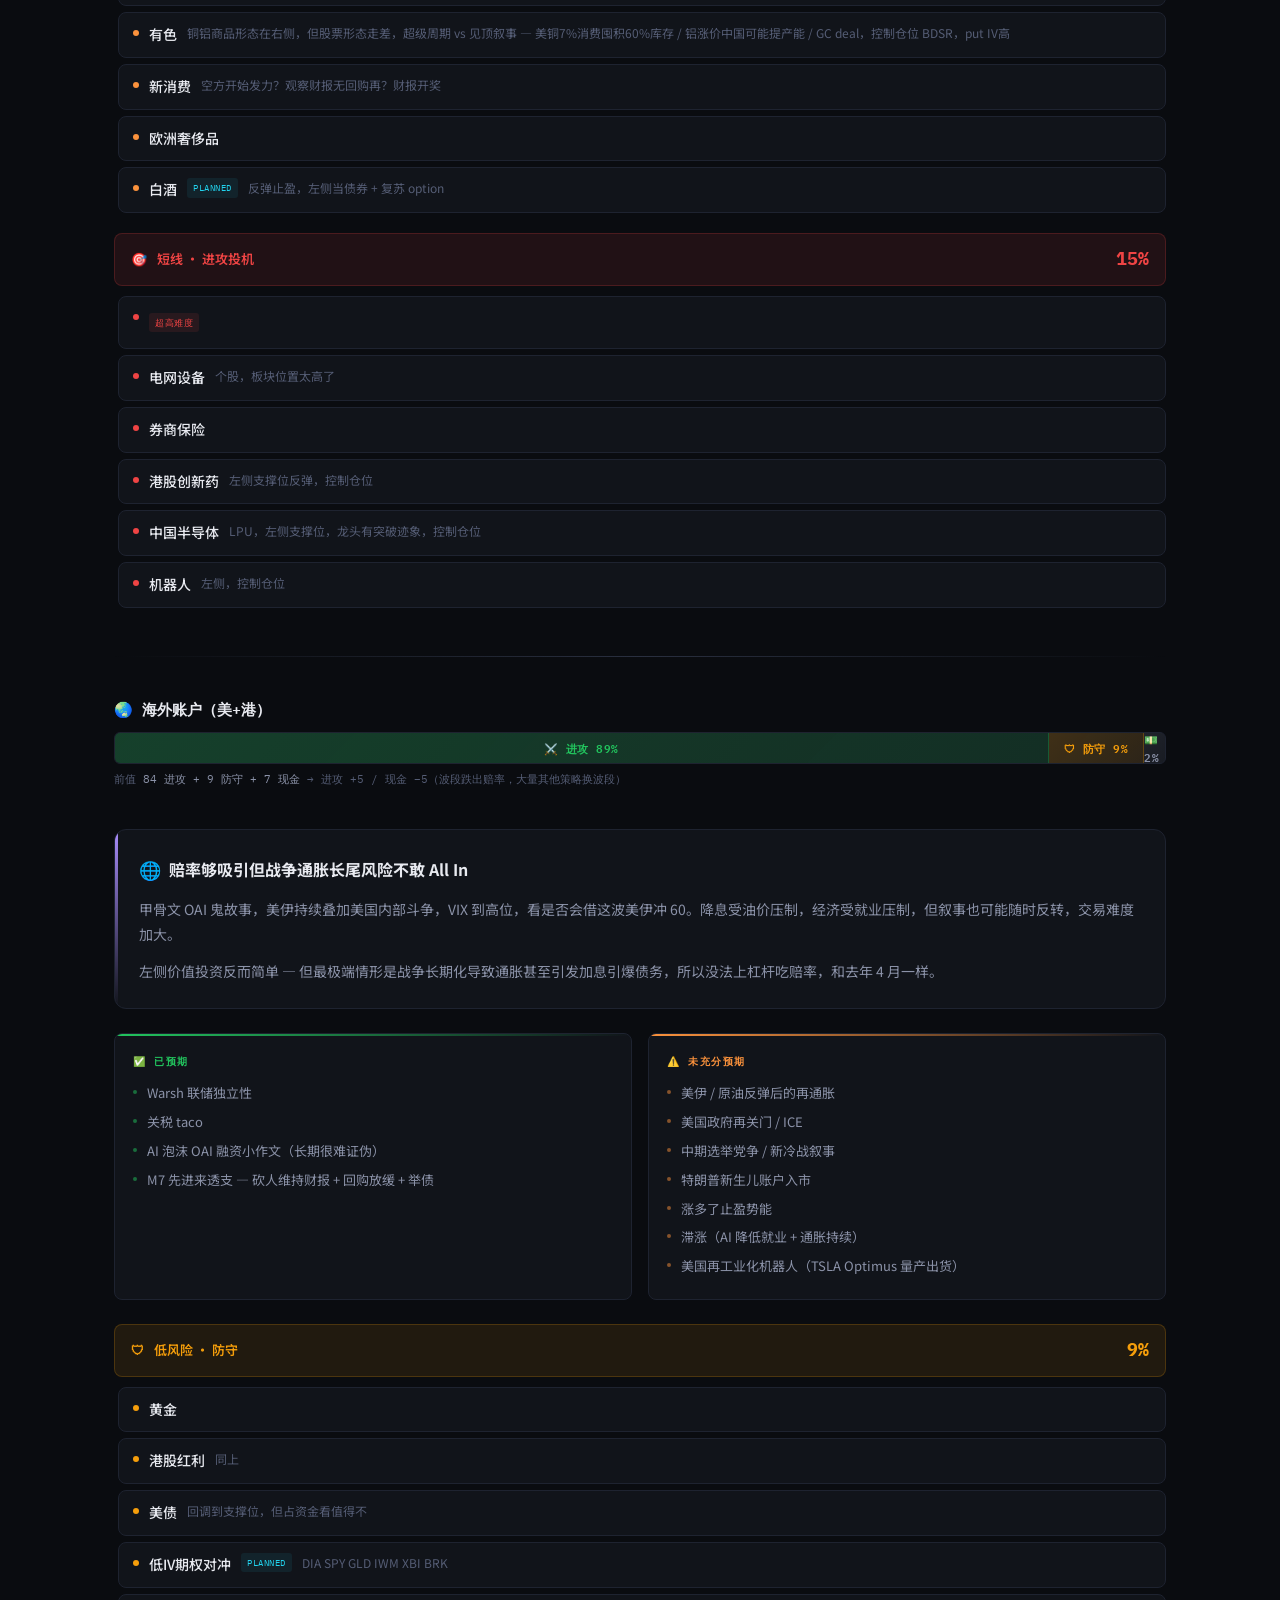
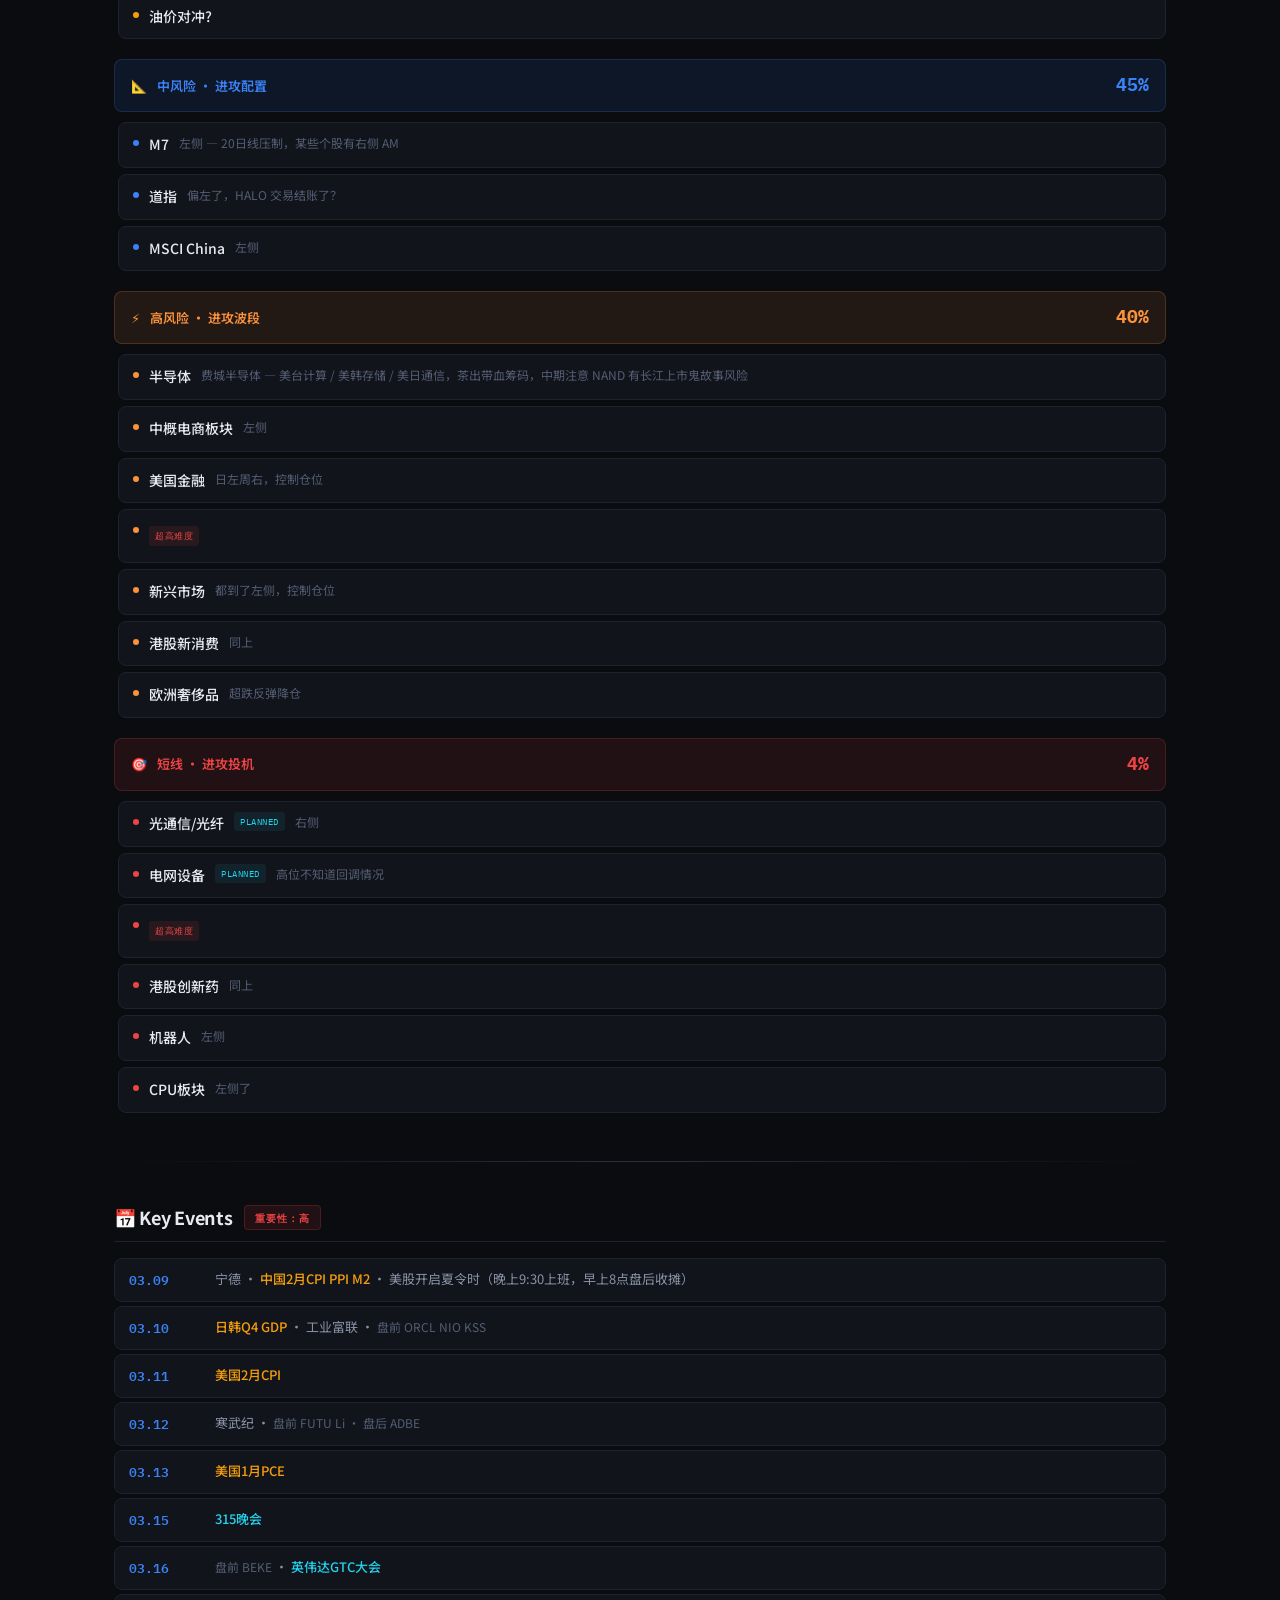
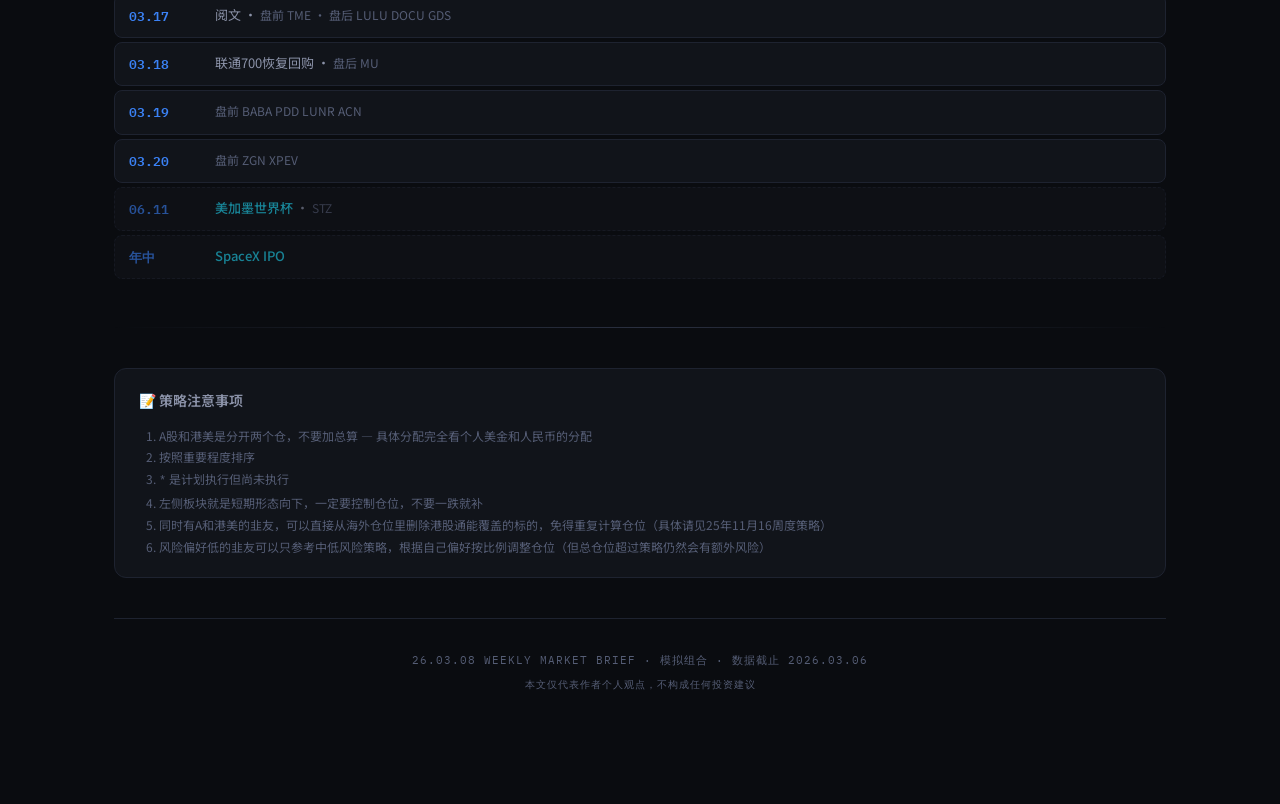
==== commit 446a3b89: "重构：提取公共 CSS 到 styles/main.css，优化代码结构 - 将 937 行周报页面的内嵌 CSS 全部提取到 styles/main.css（664行） - 两个页面共享同一套样式表" ====
--- a/2026-03-08.html
+++ b/2026-03-08.html
@@ -6,388 +6,9 @@
 <title>26.03.08 周度市场预期和板块观察</title>
 <link rel="preconnect" href="https://fonts.googleapis.com">
 <link href="https://fonts.googleapis.com/css2?family=IBM+Plex+Mono:wght@400;500;600;700&family=Noto+Sans+SC:wght@300;400;500;700;900&family=Inter:wght@300;400;500;600&display=swap" rel="stylesheet">
-<style>
-*, *::before, *::after { margin: 0; padding: 0; box-sizing: border-box; }
-
-:root {
-  --bg-deep: #0a0c10;
-  --bg-card: #11141a;
-  --bg-card-hover: #161a22;
-  --bg-surface: #1a1e28;
-  --border: #1e2330;
-  --border-accent: #2a3040;
-  --text-primary: #e8eaf0;
-  --text-secondary: #8b92a8;
-  --text-muted: #555d75;
-  --accent-bull: #22c55e;
-  --accent-bull-dim: rgba(34, 197, 94, 0.12);
-  --accent-bear: #ef4444;
-  --accent-bear-dim: rgba(239, 68, 68, 0.1);
-  --accent-gold: #f59e0b;
-  --accent-gold-dim: rgba(245, 158, 11, 0.1);
-  --accent-blue: #3b82f6;
-  --accent-blue-dim: rgba(59, 130, 246, 0.1);
-  --accent-purple: #a78bfa;
-  --accent-purple-dim: rgba(167, 139, 250, 0.1);
-  --accent-cyan: #22d3ee;
-  --accent-warn: #fb923c;
-  --accent-warn-dim: rgba(251, 146, 60, 0.1);
-  --font-mono: 'IBM Plex Mono', 'SF Mono', monospace;
-  --font-sans: 'Noto Sans SC', 'Inter', system-ui, sans-serif;
-  --radius: 8px;
-  --radius-lg: 12px;
-}
-
-html { scroll-behavior: smooth; background: var(--bg-deep); color: var(--text-primary); }
-
-body {
-  font-family: var(--font-sans);
-  font-size: 15px;
-  line-height: 1.7;
-  min-height: 100vh;
-  -webkit-font-smoothing: antialiased;
-  overflow-x: hidden;
-}
-
-body::before {
-  content: '';
-  position: fixed;
-  inset: 0;
-  background:
-    linear-gradient(90deg, rgba(30, 35, 48, 0.3) 1px, transparent 1px),
-    linear-gradient(rgba(30, 35, 48, 0.3) 1px, transparent 1px);
-  background-size: 60px 60px;
-  pointer-events: none;
-  z-index: 0;
-}
-
-body::after {
-  content: '';
-  position: fixed;
-  top: -200px;
-  right: -200px;
-  width: 600px;
-  height: 600px;
-  background: radial-gradient(circle, rgba(59, 130, 246, 0.06) 0%, transparent 70%);
-  pointer-events: none;
-  z-index: 0;
-}
-
-.container {
-  position: relative;
-  z-index: 1;
-  max-width: 1100px;
-  margin: 0 auto;
-  padding: 40px 24px 80px;
-}
-
-/* Header */
-.header { margin-bottom: 48px; padding-bottom: 32px; border-bottom: 1px solid var(--border); position: relative; }
-.header::after { content: ''; position: absolute; bottom: -1px; left: 0; width: 120px; height: 2px; background: linear-gradient(90deg, var(--accent-blue), transparent); }
-
-.header-meta {
-  font-family: var(--font-mono);
-  font-size: 12px;
-  color: var(--text-muted);
-  letter-spacing: 2px;
-  text-transform: uppercase;
-  margin-bottom: 12px;
-  display: flex;
-  align-items: center;
-  gap: 16px;
-}
-
-.header-meta .pulse {
-  display: inline-block;
-  width: 6px; height: 6px;
-  background: var(--accent-bull);
-  border-radius: 50%;
-  animation: pulse 2s ease-in-out infinite;
-}
-
-@keyframes pulse {
-  0%, 100% { opacity: 1; box-shadow: 0 0 0 0 rgba(34, 197, 94, 0.4); }
-  50% { opacity: 0.6; box-shadow: 0 0 0 6px rgba(34, 197, 94, 0); }
-}
-
-.header h1 {
-  font-size: clamp(28px, 4vw, 42px);
-  font-weight: 900;
-  line-height: 1.2;
-  letter-spacing: -1px;
-  background: linear-gradient(135deg, var(--text-primary) 0%, var(--text-secondary) 100%);
-  -webkit-background-clip: text;
-  -webkit-text-fill-color: transparent;
-  background-clip: text;
-}
-
-.header .subtitle { font-size: 14px; color: var(--text-muted); margin-top: 8px; font-style: italic; }
-
-/* Disclaimer */
-.disclaimer {
-  font-size: 11px;
-  color: var(--text-muted);
-  background: var(--bg-card);
-  border: 1px solid var(--border);
-  border-radius: var(--radius);
-  padding: 12px 16px;
-  margin-bottom: 40px;
-  line-height: 1.6;
-  font-family: var(--font-mono);
-}
-
-/* Allocation Bar */
-.alloc-bar-wrapper { margin-bottom: 40px; }
-
-.alloc-bar-label {
-  font-family: var(--font-mono);
-  font-size: 13px;
-  color: var(--text-secondary);
-  margin-bottom: 10px;
-  display: flex;
-  justify-content: space-between;
-  align-items: center;
-}
-
-.alloc-bar-label .account-name { font-weight: 600; color: var(--text-primary); font-size: 15px; }
-
-.alloc-bar {
-  height: 32px;
-  border-radius: 6px;
-  overflow: hidden;
-  display: flex;
-  border: 1px solid var(--border);
-  background: var(--bg-card);
-}
-
-.alloc-bar .seg {
-  display: flex;
-  align-items: center;
-  justify-content: center;
-  font-family: var(--font-mono);
-  font-size: 11px;
-  font-weight: 600;
-  letter-spacing: 0.5px;
-  position: relative;
-  overflow: hidden;
-}
-
-.alloc-bar .seg.offense { background: linear-gradient(135deg, rgba(34, 197, 94, 0.25), rgba(34, 197, 94, 0.15)); color: var(--accent-bull); border-right: 1px solid rgba(34, 197, 94, 0.2); }
-.alloc-bar .seg.defense { background: linear-gradient(135deg, rgba(245, 158, 11, 0.2), rgba(245, 158, 11, 0.12)); color: var(--accent-gold); border-right: 1px solid rgba(245, 158, 11, 0.2); }
-.alloc-bar .seg.cash { background: linear-gradient(135deg, rgba(139, 146, 168, 0.12), rgba(139, 146, 168, 0.06)); color: var(--text-secondary); }
-
-.alloc-change { font-size: 11px; color: var(--text-muted); margin-top: 6px; font-family: var(--font-mono); }
-.alloc-change span { color: var(--text-secondary); }
-
-/* Section */
-.section { margin-bottom: 40px; animation: fadeUp 0.6s ease-out both; }
-@keyframes fadeUp { from { opacity: 0; transform: translateY(16px); } to { opacity: 1; transform: translateY(0); } }
-
-/* Narrative */
-.narrative {
-  background: var(--bg-card);
-  border: 1px solid var(--border);
-  border-radius: var(--radius-lg);
-  padding: 24px;
-  margin-bottom: 24px;
-  position: relative;
-  overflow: hidden;
-}
-
-.narrative::before { content: ''; position: absolute; top: 0; left: 0; width: 3px; height: 100%; }
-.narrative.account-a::before { background: linear-gradient(180deg, var(--accent-blue), transparent); }
-.narrative.account-overseas::before { background: linear-gradient(180deg, var(--accent-purple), transparent); }
-
-.narrative h3 { font-size: 16px; font-weight: 700; margin-bottom: 12px; display: flex; align-items: center; gap: 8px; }
-.narrative h3 .emoji { font-size: 18px; }
-.narrative p { color: var(--text-secondary); font-size: 14px; line-height: 1.8; margin-bottom: 12px; }
-.narrative p:last-child { margin-bottom: 0; }
-
-/* Expectations */
-.expect-grid { display: grid; grid-template-columns: 1fr 1fr; gap: 16px; margin-bottom: 24px; }
-@media (max-width: 640px) { .expect-grid { grid-template-columns: 1fr; } }
-
-.expect-card {
-  background: var(--bg-card);
-  border: 1px solid var(--border);
-  border-radius: var(--radius);
-  padding: 18px;
-  position: relative;
-  overflow: hidden;
-  transition: border-color 0.2s, background 0.2s;
-}
-
-.expect-card:hover { border-color: var(--border-accent); background: var(--bg-card-hover); }
-.expect-card::before { content: ''; position: absolute; top: 0; left: 0; right: 0; height: 2px; }
-.expect-card.priced::before { background: linear-gradient(90deg, var(--accent-bull), transparent); }
-.expect-card.unpriced::before { background: linear-gradient(90deg, var(--accent-warn), transparent); }
-
-.expect-card .card-label { font-family: var(--font-mono); font-size: 10px; font-weight: 600; letter-spacing: 1.5px; text-transform: uppercase; margin-bottom: 10px; }
-.expect-card.priced .card-label { color: var(--accent-bull); }
-.expect-card.unpriced .card-label { color: var(--accent-warn); }
-
-.expect-card ul { list-style: none; padding: 0; }
-.expect-card ul li { font-size: 13px; color: var(--text-secondary); padding: 4px 0; padding-left: 14px; position: relative; line-height: 1.6; }
-.expect-card ul li::before { content: ''; position: absolute; left: 0; top: 11px; width: 4px; height: 4px; border-radius: 50%; }
-.expect-card.priced ul li::before { background: var(--accent-bull); opacity: 0.5; }
-.expect-card.unpriced ul li::before { background: var(--accent-warn); opacity: 0.5; }
-
-/* Portfolio */
-.portfolio-section { margin-bottom: 48px; }
-.risk-block { margin-bottom: 20px; }
-
-.risk-header {
-  display: flex;
-  align-items: center;
-  gap: 10px;
-  margin-bottom: 10px;
-  padding: 10px 16px;
-  border-radius: var(--radius);
-  font-size: 13px;
-  font-weight: 600;
-}
-
-.risk-header .risk-pct { font-family: var(--font-mono); font-size: 18px; font-weight: 700; margin-left: auto; }
-
-.risk-low { background: var(--accent-gold-dim); color: var(--accent-gold); border: 1px solid rgba(245, 158, 11, 0.2); }
-.risk-mid { background: var(--accent-blue-dim); color: var(--accent-blue); border: 1px solid rgba(59, 130, 246, 0.2); }
-.risk-high { background: var(--accent-warn-dim); color: var(--accent-warn); border: 1px solid rgba(251, 146, 60, 0.2); }
-.risk-spec { background: var(--accent-bear-dim); color: var(--accent-bear); border: 1px solid rgba(239, 68, 68, 0.2); }
-
-.holdings { display: flex; flex-direction: column; gap: 6px; padding-left: 4px; }
-
-.holding-item {
-  display: flex;
-  align-items: flex-start;
-  gap: 10px;
-  padding: 10px 14px;
-  background: var(--bg-card);
-  border: 1px solid var(--border);
-  border-radius: var(--radius);
-  transition: border-color 0.2s, background 0.2s;
-  cursor: default;
-}
-
-.holding-item:hover { border-color: var(--border-accent); background: var(--bg-card-hover); }
-
-.holding-item .dot { width: 6px; height: 6px; border-radius: 50%; margin-top: 7px; flex-shrink: 0; }
-.holding-item .name { font-size: 14px; font-weight: 500; color: var(--text-primary); flex-shrink: 0; }
-.holding-item .note { font-size: 12px; color: var(--text-muted); line-height: 1.6; flex: 1; }
-
-.holding-item .planned {
-  font-family: var(--font-mono);
-  font-size: 9px;
-  color: var(--accent-cyan);
-  background: rgba(34, 211, 238, 0.08);
-  padding: 2px 6px;
-  border-radius: 3px;
-  letter-spacing: 0.5px;
-  white-space: nowrap;
-  margin-top: 2px;
-}
-
-.difficulty-tag {
-  font-family: var(--font-mono);
-  font-size: 9px;
-  color: var(--accent-bear);
-  background: var(--accent-bear-dim);
-  padding: 2px 6px;
-  border-radius: 3px;
-  letter-spacing: 0.5px;
-  white-space: nowrap;
-  display: inline-block;
-  margin-bottom: 6px;
-}
-
-/* Events */
-.events-section { margin-bottom: 48px; }
-
-.importance-badge {
-  font-family: var(--font-mono);
-  font-size: 10px;
-  font-weight: 600;
-  padding: 3px 10px;
-  border-radius: 4px;
-  letter-spacing: 1px;
-  background: var(--accent-bear-dim);
-  color: var(--accent-bear);
-  border: 1px solid rgba(239, 68, 68, 0.2);
-}
-
-.event-list { display: flex; flex-direction: column; gap: 4px; }
-
-.event-item {
-  display: grid;
-  grid-template-columns: 70px 1fr;
-  gap: 16px;
-  padding: 10px 14px;
-  background: var(--bg-card);
-  border: 1px solid var(--border);
-  border-radius: var(--radius);
-  transition: border-color 0.2s;
-  align-items: start;
-}
-
-.event-item:hover { border-color: var(--border-accent); }
-.event-item.future { opacity: 0.6; border-style: dashed; }
-
-.event-date { font-family: var(--font-mono); font-size: 13px; font-weight: 600; color: var(--accent-blue); white-space: nowrap; }
-.event-content { font-size: 13px; color: var(--text-secondary); line-height: 1.6; }
-.event-content .macro { color: var(--accent-gold); font-weight: 500; }
-.event-content .earnings { color: var(--text-muted); font-size: 12px; }
-.event-content .highlight { color: var(--accent-cyan); font-weight: 500; }
-
-/* Notes */
-.notes-section {
-  background: var(--bg-card);
-  border: 1px solid var(--border);
-  border-radius: var(--radius-lg);
-  padding: 20px 24px;
-  margin-bottom: 40px;
-}
-
-.notes-section h3 { font-size: 14px; font-weight: 600; margin-bottom: 12px; color: var(--text-secondary); }
-.notes-section ol { padding-left: 20px; color: var(--text-muted); font-size: 12px; line-height: 1.8; }
-
-/* Footer */
-.footer {
-  text-align: center;
-  padding: 32px 0;
-  border-top: 1px solid var(--border);
-  font-family: var(--font-mono);
-  font-size: 11px;
-  color: var(--text-muted);
-  letter-spacing: 1px;
-}
-
-/* Divider */
-.divider { height: 1px; background: linear-gradient(90deg, transparent, var(--border-accent), transparent); margin: 40px 0; }
-
-/* Section header */
-.section-header { display: flex; align-items: center; gap: 12px; margin-bottom: 16px; padding-bottom: 8px; border-bottom: 1px solid var(--border); }
-.section-header h2 { font-size: 18px; font-weight: 700; letter-spacing: -0.3px; }
-
-/* Scrollbar */
-::-webkit-scrollbar { width: 6px; }
-::-webkit-scrollbar-track { background: var(--bg-deep); }
-::-webkit-scrollbar-thumb { background: var(--border-accent); border-radius: 3px; }
-
-/* TOC */
-.toc { position: fixed; top: 50%; right: 20px; transform: translateY(-50%); display: flex; flex-direction: column; gap: 8px; z-index: 100; }
-@media (max-width: 1200px) { .toc { display: none; } }
-.toc a { width: 8px; height: 8px; border-radius: 50%; background: var(--border-accent); transition: all 0.3s; text-decoration: none; position: relative; }
-.toc a:hover, .toc a.active { background: var(--accent-blue); transform: scale(1.4); box-shadow: 0 0 8px rgba(59, 130, 246, 0.4); }
-.toc a::before { content: attr(data-label); position: absolute; right: 20px; top: 50%; transform: translateY(-50%); font-family: var(--font-mono); font-size: 10px; color: var(--text-secondary); background: var(--bg-surface); border: 1px solid var(--border); padding: 3px 8px; border-radius: 4px; white-space: nowrap; opacity: 0; pointer-events: none; transition: opacity 0.2s; }
-.toc a:hover::before { opacity: 1; }
-
-@media (max-width: 768px) {
-  .container { padding: 24px 16px 60px; }
-  .narrative { padding: 18px; }
-  .event-item { grid-template-columns: 56px 1fr; gap: 10px; }
-}
-</style>
+<link rel="stylesheet" href="styles/main.css">
 </head>
-<body>
+<body class="glow-decoration">
 
 <nav class="toc">
   <a href="#overview" data-label="总览"></a>
@@ -436,13 +57,13 @@
     <div class="narrative account-a">
       <h3><span class="emoji">📊</span> 已经没有简单题</h3>
       <p>美伊仍在继续油价还在高位，亚洲资金在日韩台港快速轮动，交易层面进入高难度模式，但左侧价值投资反而进入简单模式（日韩台港都跌出价值）— 大概率是资金造危机拿筹码。</p>
-      <p>港右侧等北水 + 回购 + 降息 + RMB升值 <strong style="color:var(--accent-bull)">四重 buff</strong> vs 清单 + 字节 + 移动 + 抱团智咪 <strong style="color:var(--accent-bear)">四重 debuff</strong>。A 短期等量回归。</p>
+      <p>港右侧等北水 + 回购 + 降息 + RMB升值 <strong class="text-bull">四重 buff</strong> vs 清单 + 字节 + 移动 + 抱团智咪 <strong class="text-bear">四重 debuff</strong>。A 短期等量回归。</p>
       <p>本轮🐒大概率再做 A500 一根上影结束（汪队减持结束公告一发然后最后疯狂），依然科技外需 + 涨价板块高抛低吸（高位结账 + 低位埋伏 + 小心追高最后一棒被套在山顶），内需超跌反弹，26 全年依然要留足现金迎接可能的黑天鹅。</p>
     </div>
 
     <div class="expect-grid">
       <div class="expect-card priced">
-        <div class="card-label">✅ 已预期</div>
+        <div class="card-label mono-label">✅ 已预期</div>
         <ul>
           <li>美降息周期但长端下不来</li>
           <li>存款搬家，进一步重视股市</li>
@@ -452,7 +73,7 @@
         </ul>
       </div>
       <div class="expect-card unpriced">
-        <div class="card-label">⚠️ 未充分预期</div>
+        <div class="card-label mono-label">⚠️ 未充分预期</div>
         <ul>
           <li>美伊 / 内不确定外 TW（食品黄金军火）</li>
           <li>再通胀叙事 / 26年经济刺激超预期</li>
@@ -478,13 +99,13 @@
           <div class="holding-item">
             <div class="dot" style="background:var(--accent-gold)"></div>
             <span class="name">黄金</span>
-            <span class="planned">PLANNED</span>
+            <span class="tag tag--planned">PLANNED</span>
             <span class="note">回踩看30日线，长期挖矿成本3x + 金银比，高抛低吸交易策略</span>
           </div>
           <div class="holding-item">
             <div class="dot" style="background:var(--accent-gold)"></div>
             <span class="name">红利</span>
-            <span class="planned">PLANNED</span>
+            <span class="tag tag--planned">PLANNED</span>
             <span class="note">大部分高位，家电在支撑位，运营商30日线阻力，原油短多长空高难度</span>
           </div>
           <div class="holding-item">
@@ -525,7 +146,7 @@
           <div class="holding-item">
             <div class="dot" style="background:var(--accent-warn)"></div>
             <div>
-              <span class="difficulty-tag">超高难度</span>
+              <span class="tag tag--difficulty">超高难度</span>
             </div>
           </div>
           <div class="holding-item">
@@ -551,7 +172,7 @@
           <div class="holding-item">
             <div class="dot" style="background:var(--accent-warn)"></div>
             <span class="name">白酒</span>
-            <span class="planned">PLANNED</span>
+            <span class="tag tag--planned">PLANNED</span>
             <span class="note">反弹止盈，左侧当债券 + 复苏 option</span>
           </div>
         </div>
@@ -567,7 +188,7 @@
           <div class="holding-item">
             <div class="dot" style="background:var(--accent-bear)"></div>
             <div>
-              <span class="difficulty-tag">超高难度</span>
+              <span class="tag tag--difficulty">超高难度</span>
             </div>
           </div>
           <div class="holding-item">
@@ -626,7 +247,7 @@
 
     <div class="expect-grid">
       <div class="expect-card priced">
-        <div class="card-label">✅ 已预期</div>
+        <div class="card-label mono-label">✅ 已预期</div>
         <ul>
           <li>Warsh 联储独立性</li>
           <li>关税 taco</li>
@@ -635,7 +256,7 @@
         </ul>
       </div>
       <div class="expect-card unpriced">
-        <div class="card-label">⚠️ 未充分预期</div>
+        <div class="card-label mono-label">⚠️ 未充分预期</div>
         <ul>
           <li>美伊 / 原油反弹后的再通胀</li>
           <li>美国政府再关门 / ICE</li>
@@ -676,7 +297,7 @@
           <div class="holding-item">
             <div class="dot" style="background:var(--accent-gold)"></div>
             <span class="name">低IV期权对冲</span>
-            <span class="planned">PLANNED</span>
+            <span class="tag tag--planned">PLANNED</span>
             <span class="note">DIA SPY GLD IWM XBI BRK</span>
           </div>
           <div class="holding-item">
@@ -737,7 +358,7 @@
           <div class="holding-item">
             <div class="dot" style="background:var(--accent-warn)"></div>
             <div>
-              <span class="difficulty-tag">超高难度</span>
+              <span class="tag tag--difficulty">超高难度</span>
             </div>
           </div>
           <div class="holding-item">
@@ -768,19 +389,19 @@
           <div class="holding-item">
             <div class="dot" style="background:var(--accent-bear)"></div>
             <span class="name">光通信/光纤</span>
-            <span class="planned">PLANNED</span>
+            <span class="tag tag--planned">PLANNED</span>
             <span class="note">右侧</span>
           </div>
           <div class="holding-item">
             <div class="dot" style="background:var(--accent-bear)"></div>
             <span class="name">电网设备</span>
-            <span class="planned">PLANNED</span>
+            <span class="tag tag--planned">PLANNED</span>
             <span class="note">高位不知道回调情况</span>
           </div>
           <div class="holding-item">
             <div class="dot" style="background:var(--accent-bear)"></div>
             <div>
-              <span class="difficulty-tag">超高难度</span>
+              <span class="tag tag--difficulty">超高难度</span>
             </div>
           </div>
           <div class="holding-item">
@@ -810,7 +431,7 @@
   <section class="events-section" id="events">
     <div class="section-header">
       <h2>📅 Key Events</h2>
-      <span class="importance-badge">重要性：高</span>
+      <span class="badge badge--danger">重要性：高</span>
     </div>
 
     <div class="event-list">
--- a/styles/main.css
+++ b/styles/main.css
@@ -0,0 +1,664 @@
+/* ============================================================
+   Weekly Market Brief — Shared Styles
+   深色金融风格 · 纯 CSS · GitHub Pages 静态托管
+   ============================================================ */
+
+/* ---------- Reset & Variables ---------- */
+*, *::before, *::after { margin: 0; padding: 0; box-sizing: border-box; }
+
+:root {
+  /* Backgrounds */
+  --bg-deep: #0a0c10;
+  --bg-card: #11141a;
+  --bg-card-hover: #161a22;
+  --bg-surface: #1a1e28;
+
+  /* Borders */
+  --border: #1e2330;
+  --border-accent: #2a3040;
+
+  /* Text */
+  --text-primary: #e8eaf0;
+  --text-secondary: #8b92a8;
+  --text-muted: #555d75;
+
+  /* Accent Colors */
+  --accent-bull: #22c55e;
+  --accent-bull-dim: rgba(34, 197, 94, 0.12);
+  --accent-bear: #ef4444;
+  --accent-bear-dim: rgba(239, 68, 68, 0.1);
+  --accent-gold: #f59e0b;
+  --accent-gold-dim: rgba(245, 158, 11, 0.1);
+  --accent-blue: #3b82f6;
+  --accent-blue-dim: rgba(59, 130, 246, 0.1);
+  --accent-purple: #a78bfa;
+  --accent-purple-dim: rgba(167, 139, 250, 0.1);
+  --accent-cyan: #22d3ee;
+  --accent-warn: #fb923c;
+  --accent-warn-dim: rgba(251, 146, 60, 0.1);
+
+  /* Fonts */
+  --font-mono: 'IBM Plex Mono', 'SF Mono', monospace;
+  --font-sans: 'Noto Sans SC', 'Inter', system-ui, sans-serif;
+
+  /* Radius */
+  --radius: 8px;
+  --radius-lg: 12px;
+}
+
+/* ---------- Base ---------- */
+html {
+  scroll-behavior: smooth;
+  background: var(--bg-deep);
+  color: var(--text-primary);
+}
+
+body {
+  font-family: var(--font-sans);
+  font-size: 15px;
+  line-height: 1.7;
+  min-height: 100vh;
+  -webkit-font-smoothing: antialiased;
+  overflow-x: hidden;
+}
+
+/* ---------- Grid Background (shared decoration) ---------- */
+body::before {
+  content: '';
+  position: fixed;
+  inset: 0;
+  background:
+    linear-gradient(90deg, rgba(30, 35, 48, 0.3) 1px, transparent 1px),
+    linear-gradient(rgba(30, 35, 48, 0.3) 1px, transparent 1px);
+  background-size: 60px 60px;
+  pointer-events: none;
+  z-index: 0;
+}
+
+/* ---------- Scrollbar ---------- */
+::-webkit-scrollbar { width: 6px; }
+::-webkit-scrollbar-track { background: var(--bg-deep); }
+::-webkit-scrollbar-thumb { background: var(--border-accent); border-radius: 3px; }
+
+/* ---------- Layout ---------- */
+.container {
+  position: relative;
+  z-index: 1;
+  max-width: 1100px;
+  margin: 0 auto;
+  padding: 40px 24px 80px;
+}
+
+/* ---------- Card (reusable) ---------- */
+.card {
+  background: var(--bg-card);
+  border: 1px solid var(--border);
+  border-radius: var(--radius);
+  transition: border-color 0.2s, background 0.2s;
+}
+
+.card:hover {
+  border-color: var(--border-accent);
+  background: var(--bg-card-hover);
+}
+
+.card--lg { border-radius: var(--radius-lg); }
+
+/* ---------- Mono Label (reusable) ---------- */
+.mono-label {
+  font-family: var(--font-mono);
+  font-size: 10px;
+  font-weight: 600;
+  letter-spacing: 1.5px;
+  text-transform: uppercase;
+}
+
+/* ---------- Tag (reusable) ---------- */
+.tag {
+  font-family: var(--font-mono);
+  font-size: 9px;
+  padding: 2px 6px;
+  border-radius: 3px;
+  letter-spacing: 0.5px;
+  white-space: nowrap;
+  display: inline-block;
+}
+
+.tag--planned {
+  color: var(--accent-cyan);
+  background: rgba(34, 211, 238, 0.08);
+}
+
+.tag--difficulty {
+  color: var(--accent-bear);
+  background: var(--accent-bear-dim);
+  margin-bottom: 6px;
+}
+
+/* ---------- Badge (reusable) ---------- */
+.badge {
+  font-family: var(--font-mono);
+  font-size: 10px;
+  font-weight: 600;
+  padding: 3px 10px;
+  border-radius: 4px;
+  letter-spacing: 1px;
+}
+
+.badge--danger {
+  background: var(--accent-bear-dim);
+  color: var(--accent-bear);
+  border: 1px solid rgba(239, 68, 68, 0.2);
+}
+
+/* ---------- Section & Animation ---------- */
+.section {
+  margin-bottom: 40px;
+  animation: fadeUp 0.6s ease-out both;
+}
+
+@keyframes fadeUp {
+  from { opacity: 0; transform: translateY(16px); }
+  to   { opacity: 1; transform: translateY(0); }
+}
+
+.section-header {
+  display: flex;
+  align-items: center;
+  gap: 12px;
+  margin-bottom: 16px;
+  padding-bottom: 8px;
+  border-bottom: 1px solid var(--border);
+}
+
+.section-header h2 {
+  font-size: 18px;
+  font-weight: 700;
+  letter-spacing: -0.3px;
+}
+
+/* ---------- Divider ---------- */
+.divider {
+  height: 1px;
+  background: linear-gradient(90deg, transparent, var(--border-accent), transparent);
+  margin: 40px 0;
+}
+
+/* ---------- Header ---------- */
+.header {
+  margin-bottom: 48px;
+  padding-bottom: 32px;
+  border-bottom: 1px solid var(--border);
+  position: relative;
+}
+
+.header::after {
+  content: '';
+  position: absolute;
+  bottom: -1px;
+  left: 0;
+  width: 120px;
+  height: 2px;
+  background: linear-gradient(90deg, var(--accent-blue), transparent);
+}
+
+.header-meta {
+  font-family: var(--font-mono);
+  font-size: 12px;
+  color: var(--text-muted);
+  letter-spacing: 2px;
+  text-transform: uppercase;
+  margin-bottom: 12px;
+  display: flex;
+  align-items: center;
+  gap: 16px;
+}
+
+.header-meta .pulse {
+  display: inline-block;
+  width: 6px;
+  height: 6px;
+  background: var(--accent-bull);
+  border-radius: 50%;
+  animation: pulse 2s ease-in-out infinite;
+}
+
+@keyframes pulse {
+  0%, 100% { opacity: 1; box-shadow: 0 0 0 0 rgba(34, 197, 94, 0.4); }
+  50%      { opacity: 0.6; box-shadow: 0 0 0 6px rgba(34, 197, 94, 0); }
+}
+
+.header h1 {
+  font-size: clamp(28px, 4vw, 42px);
+  font-weight: 900;
+  line-height: 1.2;
+  letter-spacing: -1px;
+  background: linear-gradient(135deg, var(--text-primary) 0%, var(--text-secondary) 100%);
+  -webkit-background-clip: text;
+  -webkit-text-fill-color: transparent;
+  background-clip: text;
+}
+
+.header .subtitle {
+  font-size: 14px;
+  color: var(--text-muted);
+  margin-top: 8px;
+  font-style: italic;
+}
+
+/* ---------- Disclaimer ---------- */
+.disclaimer {
+  font-size: 11px;
+  color: var(--text-muted);
+  background: var(--bg-card);
+  border: 1px solid var(--border);
+  border-radius: var(--radius);
+  padding: 12px 16px;
+  margin-bottom: 40px;
+  line-height: 1.6;
+  font-family: var(--font-mono);
+}
+
+/* ---------- Allocation Bar ---------- */
+.alloc-bar-wrapper { margin-bottom: 40px; }
+
+.alloc-bar-label {
+  font-family: var(--font-mono);
+  font-size: 13px;
+  color: var(--text-secondary);
+  margin-bottom: 10px;
+  display: flex;
+  justify-content: space-between;
+  align-items: center;
+}
+
+.alloc-bar-label .account-name {
+  font-weight: 600;
+  color: var(--text-primary);
+  font-size: 15px;
+}
+
+.alloc-bar {
+  height: 32px;
+  border-radius: 6px;
+  overflow: hidden;
+  display: flex;
+  border: 1px solid var(--border);
+  background: var(--bg-card);
+}
+
+.alloc-bar .seg {
+  display: flex;
+  align-items: center;
+  justify-content: center;
+  font-family: var(--font-mono);
+  font-size: 11px;
+  font-weight: 600;
+  letter-spacing: 0.5px;
+  position: relative;
+  overflow: hidden;
+}
+
+.alloc-bar .seg.offense {
+  background: linear-gradient(135deg, rgba(34, 197, 94, 0.25), rgba(34, 197, 94, 0.15));
+  color: var(--accent-bull);
+  border-right: 1px solid rgba(34, 197, 94, 0.2);
+}
+
+.alloc-bar .seg.defense {
+  background: linear-gradient(135deg, rgba(245, 158, 11, 0.2), rgba(245, 158, 11, 0.12));
+  color: var(--accent-gold);
+  border-right: 1px solid rgba(245, 158, 11, 0.2);
+}
+
+.alloc-bar .seg.cash {
+  background: linear-gradient(135deg, rgba(139, 146, 168, 0.12), rgba(139, 146, 168, 0.06));
+  color: var(--text-secondary);
+}
+
+.alloc-change {
+  font-size: 11px;
+  color: var(--text-muted);
+  margin-top: 6px;
+  font-family: var(--font-mono);
+}
+
+.alloc-change span { color: var(--text-secondary); }
+
+/* ---------- Narrative Block ---------- */
+.narrative {
+  background: var(--bg-card);
+  border: 1px solid var(--border);
+  border-radius: var(--radius-lg);
+  padding: 24px;
+  margin-bottom: 24px;
+  position: relative;
+  overflow: hidden;
+}
+
+.narrative::before {
+  content: '';
+  position: absolute;
+  top: 0;
+  left: 0;
+  width: 3px;
+  height: 100%;
+}
+
+.narrative.account-a::before       { background: linear-gradient(180deg, var(--accent-blue), transparent); }
+.narrative.account-overseas::before { background: linear-gradient(180deg, var(--accent-purple), transparent); }
+
+.narrative h3 {
+  font-size: 16px;
+  font-weight: 700;
+  margin-bottom: 12px;
+  display: flex;
+  align-items: center;
+  gap: 8px;
+}
+
+.narrative h3 .emoji { font-size: 18px; }
+
+.narrative p {
+  color: var(--text-secondary);
+  font-size: 14px;
+  line-height: 1.8;
+  margin-bottom: 12px;
+}
+
+.narrative p:last-child { margin-bottom: 0; }
+
+/* ---------- Expect Grid ---------- */
+.expect-grid {
+  display: grid;
+  grid-template-columns: 1fr 1fr;
+  gap: 16px;
+  margin-bottom: 24px;
+}
+
+.expect-card {
+  background: var(--bg-card);
+  border: 1px solid var(--border);
+  border-radius: var(--radius);
+  padding: 18px;
+  position: relative;
+  overflow: hidden;
+  transition: border-color 0.2s, background 0.2s;
+}
+
+.expect-card:hover {
+  border-color: var(--border-accent);
+  background: var(--bg-card-hover);
+}
+
+.expect-card::before {
+  content: '';
+  position: absolute;
+  top: 0;
+  left: 0;
+  right: 0;
+  height: 2px;
+}
+
+.expect-card.priced::before   { background: linear-gradient(90deg, var(--accent-bull), transparent); }
+.expect-card.unpriced::before { background: linear-gradient(90deg, var(--accent-warn), transparent); }
+
+.expect-card .card-label { margin-bottom: 10px; }
+.expect-card.priced .card-label   { color: var(--accent-bull); }
+.expect-card.unpriced .card-label { color: var(--accent-warn); }
+
+.expect-card ul { list-style: none; padding: 0; }
+
+.expect-card ul li {
+  font-size: 13px;
+  color: var(--text-secondary);
+  padding: 4px 0;
+  padding-left: 14px;
+  position: relative;
+  line-height: 1.6;
+}
+
+.expect-card ul li::before {
+  content: '';
+  position: absolute;
+  left: 0;
+  top: 11px;
+  width: 4px;
+  height: 4px;
+  border-radius: 50%;
+}
+
+.expect-card.priced ul li::before   { background: var(--accent-bull); opacity: 0.5; }
+.expect-card.unpriced ul li::before { background: var(--accent-warn); opacity: 0.5; }
+
+/* ---------- Portfolio / Risk Block ---------- */
+.portfolio-section { margin-bottom: 48px; }
+.risk-block { margin-bottom: 20px; }
+
+.risk-header {
+  display: flex;
+  align-items: center;
+  gap: 10px;
+  margin-bottom: 10px;
+  padding: 10px 16px;
+  border-radius: var(--radius);
+  font-size: 13px;
+  font-weight: 600;
+}
+
+.risk-header .risk-pct {
+  font-family: var(--font-mono);
+  font-size: 18px;
+  font-weight: 700;
+  margin-left: auto;
+}
+
+.risk-low  { background: var(--accent-gold-dim); color: var(--accent-gold); border: 1px solid rgba(245, 158, 11, 0.2); }
+.risk-mid  { background: var(--accent-blue-dim); color: var(--accent-blue); border: 1px solid rgba(59, 130, 246, 0.2); }
+.risk-high { background: var(--accent-warn-dim); color: var(--accent-warn); border: 1px solid rgba(251, 146, 60, 0.2); }
+.risk-spec { background: var(--accent-bear-dim); color: var(--accent-bear); border: 1px solid rgba(239, 68, 68, 0.2); }
+
+/* ---------- Holdings ---------- */
+.holdings {
+  display: flex;
+  flex-direction: column;
+  gap: 6px;
+  padding-left: 4px;
+}
+
+.holding-item {
+  display: flex;
+  align-items: flex-start;
+  gap: 10px;
+  padding: 10px 14px;
+  background: var(--bg-card);
+  border: 1px solid var(--border);
+  border-radius: var(--radius);
+  transition: border-color 0.2s, background 0.2s;
+  cursor: default;
+}
+
+.holding-item:hover {
+  border-color: var(--border-accent);
+  background: var(--bg-card-hover);
+}
+
+.holding-item .dot {
+  width: 6px;
+  height: 6px;
+  border-radius: 50%;
+  margin-top: 7px;
+  flex-shrink: 0;
+}
+
+.holding-item .name {
+  font-size: 14px;
+  font-weight: 500;
+  color: var(--text-primary);
+  flex-shrink: 0;
+}
+
+.holding-item .note {
+  font-size: 12px;
+  color: var(--text-muted);
+  line-height: 1.6;
+  flex: 1;
+}
+
+/* ---------- Events ---------- */
+.events-section { margin-bottom: 48px; }
+
+.event-list {
+  display: flex;
+  flex-direction: column;
+  gap: 4px;
+}
+
+.event-item {
+  display: grid;
+  grid-template-columns: 70px 1fr;
+  gap: 16px;
+  padding: 10px 14px;
+  background: var(--bg-card);
+  border: 1px solid var(--border);
+  border-radius: var(--radius);
+  transition: border-color 0.2s;
+  align-items: start;
+}
+
+.event-item:hover { border-color: var(--border-accent); }
+.event-item.future { opacity: 0.6; border-style: dashed; }
+
+.event-date {
+  font-family: var(--font-mono);
+  font-size: 13px;
+  font-weight: 600;
+  color: var(--accent-blue);
+  white-space: nowrap;
+}
+
+.event-content {
+  font-size: 13px;
+  color: var(--text-secondary);
+  line-height: 1.6;
+}
+
+.event-content .macro     { color: var(--accent-gold); font-weight: 500; }
+.event-content .earnings  { color: var(--text-muted); font-size: 12px; }
+.event-content .highlight { color: var(--accent-cyan); font-weight: 500; }
+
+/* ---------- Notes ---------- */
+.notes-section {
+  background: var(--bg-card);
+  border: 1px solid var(--border);
+  border-radius: var(--radius-lg);
+  padding: 20px 24px;
+  margin-bottom: 40px;
+}
+
+.notes-section h3 {
+  font-size: 14px;
+  font-weight: 600;
+  margin-bottom: 12px;
+  color: var(--text-secondary);
+}
+
+.notes-section ol {
+  padding-left: 20px;
+  color: var(--text-muted);
+  font-size: 12px;
+  line-height: 1.8;
+}
+
+/* ---------- Footer ---------- */
+.footer {
+  text-align: center;
+  padding: 32px 0;
+  border-top: 1px solid var(--border);
+  font-family: var(--font-mono);
+  font-size: 11px;
+  color: var(--text-muted);
+  letter-spacing: 1px;
+}
+
+/* ---------- TOC (report pages) ---------- */
+.toc {
+  position: fixed;
+  top: 50%;
+  right: 20px;
+  transform: translateY(-50%);
+  display: flex;
+  flex-direction: column;
+  gap: 8px;
+  z-index: 100;
+}
+
+.toc a {
+  width: 8px;
+  height: 8px;
+  border-radius: 50%;
+  background: var(--border-accent);
+  transition: all 0.3s;
+  text-decoration: none;
+  position: relative;
+}
+
+.toc a:hover,
+.toc a.active {
+  background: var(--accent-blue);
+  transform: scale(1.4);
+  box-shadow: 0 0 8px rgba(59, 130, 246, 0.4);
+}
+
+.toc a::before {
+  content: attr(data-label);
+  position: absolute;
+  right: 20px;
+  top: 50%;
+  transform: translateY(-50%);
+  font-family: var(--font-mono);
+  font-size: 10px;
+  color: var(--text-secondary);
+  background: var(--bg-surface);
+  border: 1px solid var(--border);
+  padding: 3px 8px;
+  border-radius: 4px;
+  white-space: nowrap;
+  opacity: 0;
+  pointer-events: none;
+  transition: opacity 0.2s;
+}
+
+.toc a:hover::before { opacity: 1; }
+
+/* ---------- Glow decoration (report pages) ---------- */
+.glow-decoration::after {
+  content: '';
+  position: fixed;
+  top: -200px;
+  right: -200px;
+  width: 600px;
+  height: 600px;
+  background: radial-gradient(circle, rgba(59, 130, 246, 0.06) 0%, transparent 70%);
+  pointer-events: none;
+  z-index: 0;
+}
+
+/* ---------- Text accent utilities ---------- */
+.text-bull { color: var(--accent-bull); }
+.text-bear { color: var(--accent-bear); }
+
+/* ---------- Responsive ---------- */
+@media (max-width: 1200px) {
+  .toc { display: none; }
+}
+
+@media (max-width: 768px) {
+  .container { padding: 24px 16px 60px; }
+  .narrative { padding: 18px; }
+  .event-item { grid-template-columns: 56px 1fr; gap: 10px; }
+}
+
+@media (max-width: 640px) {
+  .expect-grid { grid-template-columns: 1fr; }
+}
